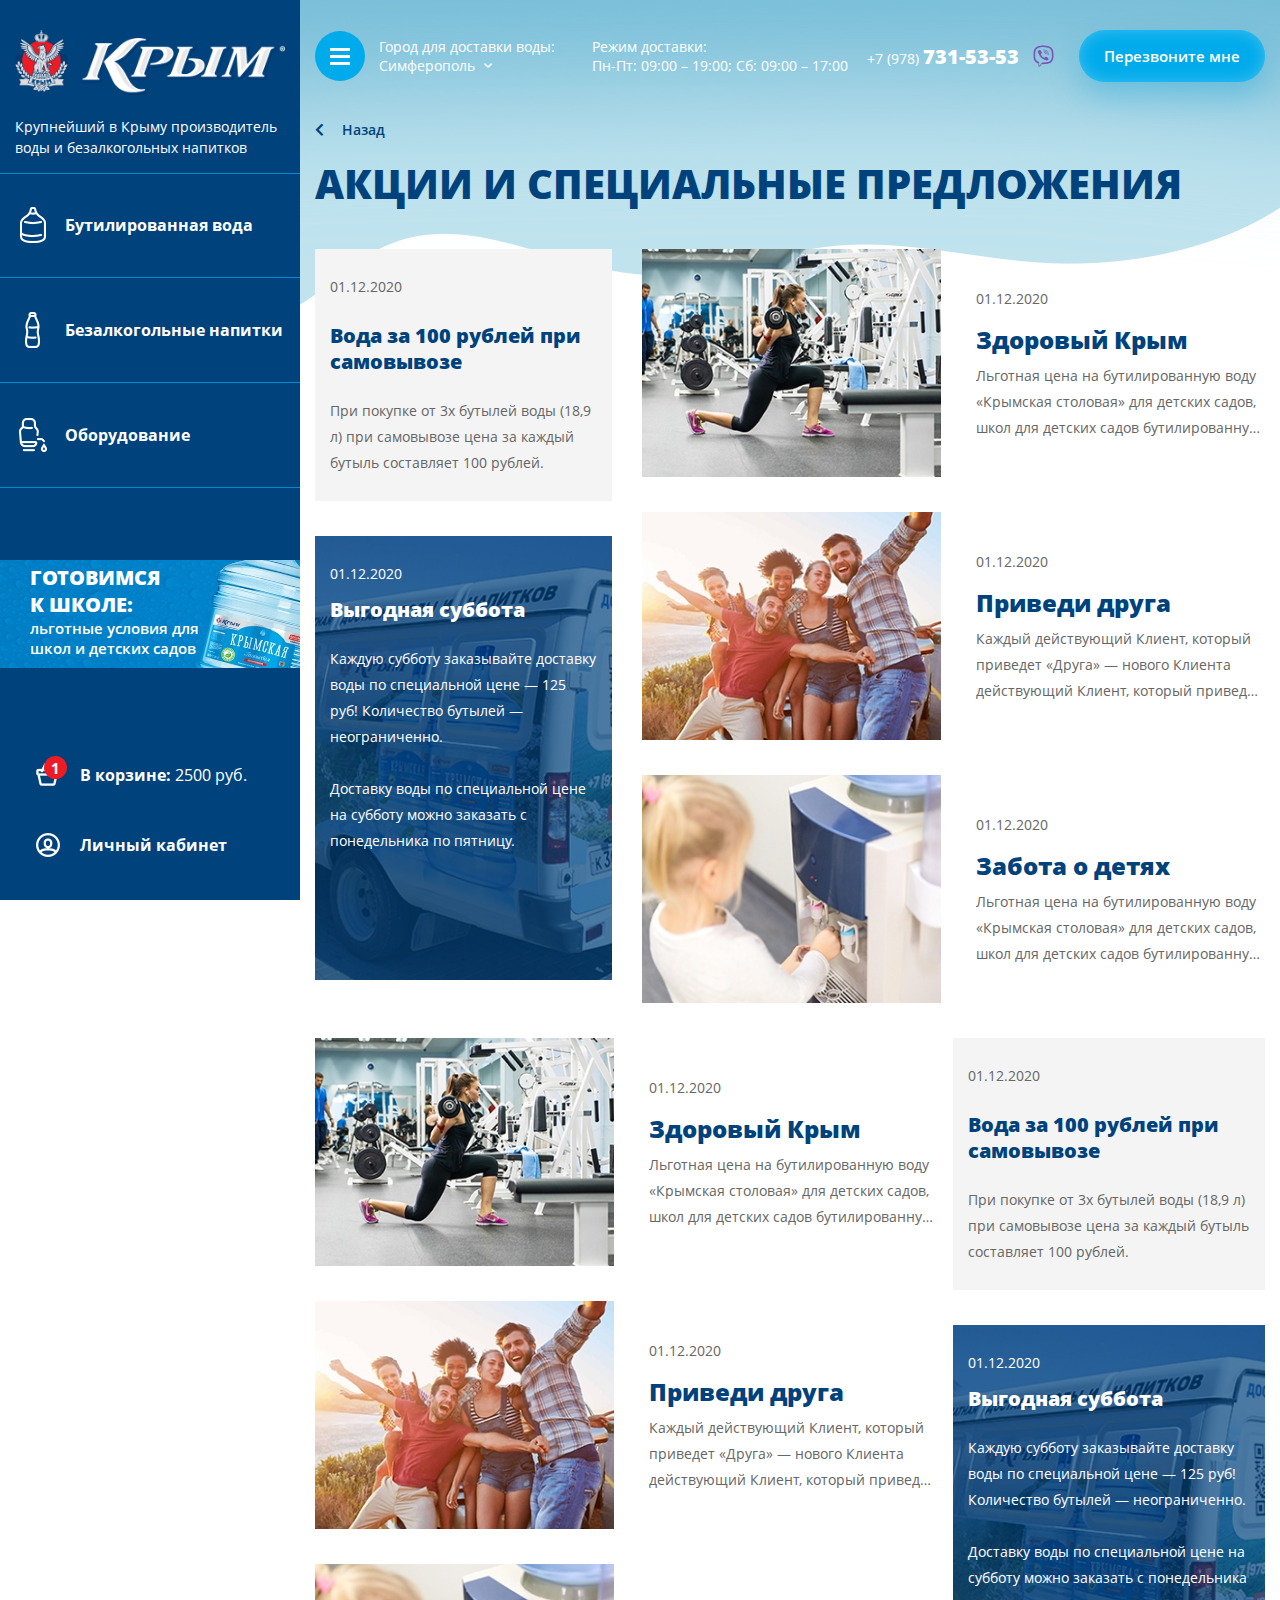
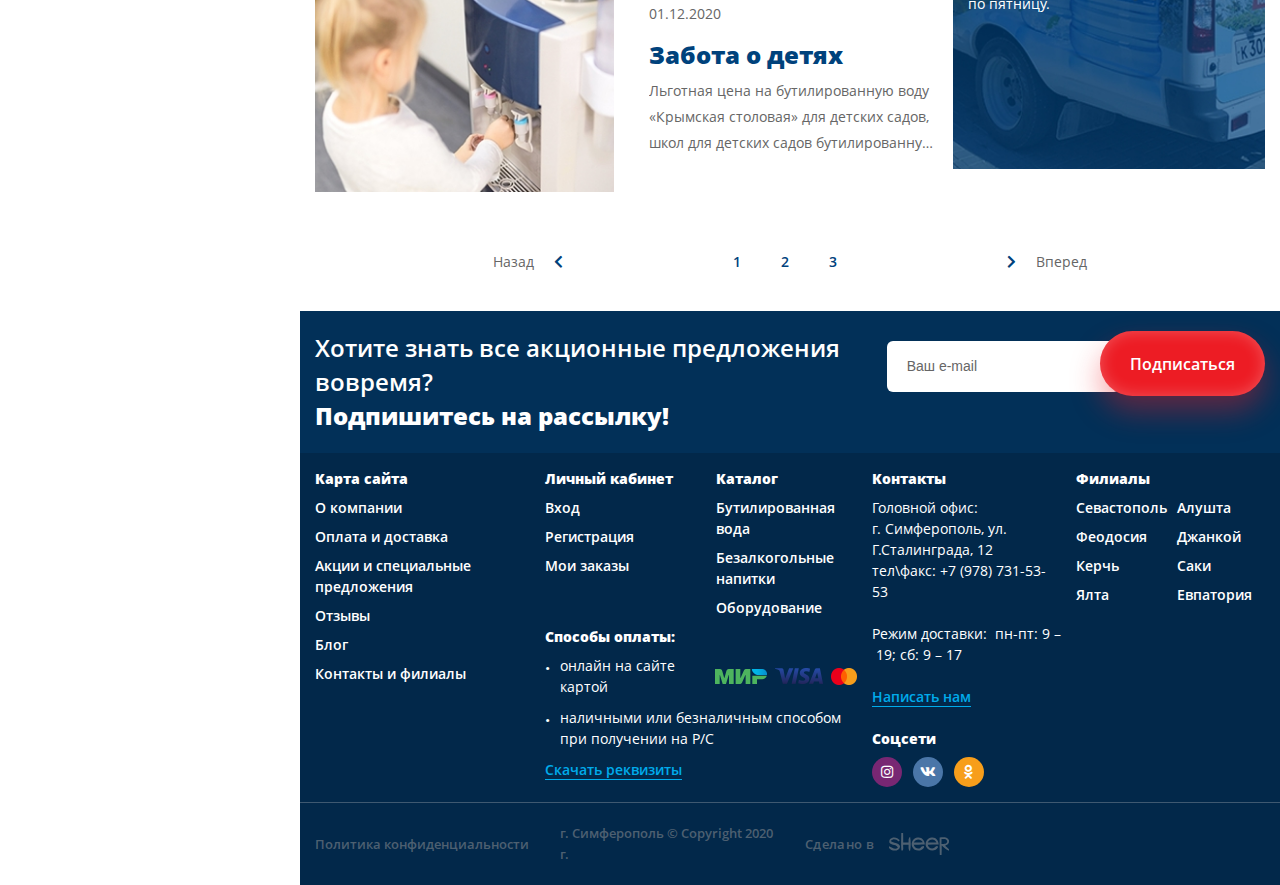
==== catalog-actions.html @ 19be2356 "Add files via upload" ====
<!DOCTYPE html>
<!--[if lt IE 7]><html lang="ru" class="lt-ie9 lt-ie8 lt-ie7"><![endif]-->
<!--[if IE 7]><html lang="ru" class="lt-ie9 lt-ie8"><![endif]-->
<!--[if IE 8]><html lang="ru" class="lt-ie9"><![endif]-->
<!--[if gt IE 8]><!-->
<html lang="ru">
<!--<![endif]-->
<head>
	<meta charset="utf-8" />
	<title>Заголовок</title>
	<meta name="description" content="" />
	<meta http-equiv="X-UA-Compatible" content="IE=edge" />
	<meta name="viewport" content="width=device-width, initial-scale=1.0" />
	<link rel="shortcut icon" href="favicon.png" />
	<link rel="stylesheet" href="libs/bootstrap/bootstrap-grid.css" />
	<link rel="stylesheet" href="libs/fontawesome-free-5.12.0-web/css/all.min.css" />
	<link rel="stylesheet" href="libs/fancybox/jquery.fancybox.css" />
	<link rel="stylesheet" href="libs/fullPage.js-master/jquery.fullPage.css" />
	<link rel="stylesheet" href="libs/swiper/swiper.css" />
	<link rel="stylesheet" href="libs/responsive-flip-countdown/style.css" />
	<link rel="stylesheet" href="libs/slick-1.5.9/slick/slick.css" />
	<link rel="stylesheet" href="libs/slick-1.5.9/slick/slick-theme.css" />
	<link rel="stylesheet" href="css/fonts.css" />
	<link rel="stylesheet" href="css/main.css?ver=1.13" />
	<link rel="stylesheet" href="css/media.css?ver=1.13" />
</head>
<body>

	<div class="wrapper">

		<div class="sidebar-fixed">
			<div class="sidebar-fixed__top">
				<a href="#" class="logo">
					<img src="img/logo2.png" alt="alt">
				</a>
				<div class="descr-logo">Крупнейший в Крыму производитель воды и безалкогольных напитков</div>
			</div>
			<ul class="sidebar-list">
				<li>
					<a href="index.html#sect-order">
						<span class="sidebar-list__icon"><img src="img/ic_menu1.png" alt="alt"></span>
						<span>Бутилированная вода</span>
					</a>
				</li>
				<li>
					<a href="index.html#sect-advantages">
						<span class="sidebar-list__icon"><img src="img/ic_menu2.png" alt="alt"></span>
						<span>Безалкогольные напитки</span>
					</a>
				</li>
				<li>
					<a href="index.html#sect-products">
						<span class="sidebar-list__icon"><img src="img/ic_menu3.png" alt="alt"></span>
						<span>Оборудование</span>
					</a>
				</li>
			</ul>
			<div class="banner">
				<div class="banner__title">Готовимся <br>к школе: </div>
				<div class="banner__descr">льготные условия для школ и детских садов</div>
			</div>
			<ul class="sidebar-list sidebar-list_bottom">
				<li>
					<a href="#">
						<span class="sidebar-list__icon"><img src="img/ic_bask.png" alt="alt"><span class="sidebar-list__value">1</span></span>
						<span>В корзине: <b>2500 руб.</b></span>
					</a>
				</li>
				<li>
					<a href="#">
						<span class="sidebar-list__icon"><img src="img/ic_user.png" alt="alt"></span>
						<span>Личный кабинет</span>
					</a>
				</li>
			</ul>
		</div>

		<div class="menu-bottom">
			<div class="container">
				<div class="menu-bottom__wrap">
					<a href="#" class="btn-menu-bottom"><i class="fas fa-home"></i></a>
					<a href="#" class="btn-menu-bottom"><i class="fas fa-shopping-basket"></i><span class="btn-menu-bottom__value">1</span></a>
					<a href="#" class="btn-menu-bottom"><i class="fas fa-user"></i></a>
				</div>
			</div>
		</div>

		<div class="content content_inner">

			<header class="header">
				<div class="menu">
					<div class="container">
						<span class="btn-nav">
							<span class='sandwich'>
								<span class='sw-topper'></span>
								<span class='sw-bottom'></span>
								<span class='sw-footer'></span>
							</span>
						</span>
						<div class="row">
							<div class="col-lg-7">
								<ul class="menu-list">
									<li><a href="#">О компании</a></li>
									<li><a href="#">Оплата и доставка</a></li>
									<li><a href="#">Акции и специальные предложения</a></li>
									<li><a href="#">Отзывы</a></li>
									<li><a href="#">Блог</a></li>
									<li><a href="#">Контакты и филиалы</a></li>
								</ul>
							</div>
							<div class="col-lg-5">
								<div class="menu__title">Каталог</div>
								<ul class="submenu-list">
									<li><a href="#">Бутилированная вода</a></li>
									<li><a href="#">Безалкогольные напитки</a></li>
									<li><a href="#">Оборудование</a></li>
								</ul>
								<div class="menu__title">Оборудование</div>
								<ul class="submenu-list">
									<li><a href="#">Кулеры</a></li>
									<li><a href="#">Помпы</a></li>
									<li><a href="#">Стаканы и стаканодержатели</a></li>
								</ul>
								<ul class="social-list">
									<li><a href="#"><i class="fab fa-instagram"></i></a></li>
									<li class="list-social_vk"><a href="#"><i class="fab fa-vk"></i></a></li>
									<li class="list-social_ok"><a href="#"><i class="fab fa-odnoklassniki"></i></a></li>
								</ul>
							</div>
						</div>
					</div>
				</div>
				<div class="container">
					<div class="header__top">
						<span class="btn-nav">
							<span class='sandwich'>
								<span class='sw-topper'></span>
								<span class='sw-bottom'></span>
								<span class='sw-footer'></span>
							</span>
						</span>
						<div class="btn-nav_fake"></div>
						<div class="location-wrap">
							<p>Город для доставки воды:</p>
							<div class="location-block">
								<div class="location-block__value">Симферополь <i class="fas fa-chevron-down"></i></div>
								<ul class="location-list">
									<li><a href="#">Москва</a></li>
									<li><a href="#">Казань</a></li>
									<li><a href="#">Ростов</a></li>
								</ul>
							</div>
						</div>
						<a href="#" class="logo-header">
							<img src="img/logo.png" alt="alt">
							<span>Крупнейший в Крыму производитель воды и безалкогольных напитков</span>
						</a>
						<div class="item-header">
							<p>Режим доставки:</p>
							<p>Пн-Пт: 09:00 – 19:00; Сб: 09:00 – 17:00</p>
						</div>
						<div class="right-header">
							<div class="contacts-header">
								<a href="tel:+79787315353" class="phone-main"><i class="fas fa-phone-alt"></i>+7 (978) <strong>731-53-53</strong></a>
								<a href="#" class="btn-viber"><i class="fab fa-viber"></i></a>
							</div>
							<a href="#callback" class="btn-page fancybox">Перезвоните мне</a>
						</div>
					</div>
				</div>
			</header>

			<div class="news">
				<div class="container">
					<a href="#" class="link-back"><i class="fas fa-chevron-left"></i> <span>Назад</span></a>
					<h1 class="title-page title-page_main">Акции и специальные предложения</h1>
					<div class="row row_news">
						<div class="col-md-4">
							<a href="#" class="item-offer">
								<span class="item-offer__date">01.12.2020</span>
								<span class="item-offer__name">Вода за 100 рублей при самовывозе</span>
								<span class="item-offer__text">При покупке от 3х бутылей воды (18,9 л) при самовывозе цена за каждый бутыль составляет 100 рублей.</span>
							</a>
							<a href="#" class="item-offer item-offer_image">
								<span class="item-offer__date">01.12.2020</span>
								<span class="item-offer__name">Выгодная суббота</span>
								<span class="item-offer__text">Каждую субботу заказывайте доставку воды по специальной цене — 125 руб! Количество бутылей — неограниченно. <br><br>Доставку воды по специальной цене на субботу можно заказать с понедельника по пятницу.</span>
							</a>
						</div>
						<div class="col-md-8">
							<a href="#" class="item-article">
								<span class="item-article__image">
									<img src="img/article1.jpg" alt="alt">
								</span>
								<span class="item-article__content">
									<span class="item-article__date">01.12.2020</span>
									<span class="item-article__name">Здоровый Крым</span>
									<span class="item-article__text">Льготная цена на бутилированную воду «Крымская столовая» для детских садов, школ  для детских садов бутилированную бутилированную</span>
								</span>
							</a>
							<a href="#" class="item-article">
								<span class="item-article__image">
									<img src="img/article2.jpg" alt="alt">
								</span>
								<span class="item-article__content">
									<span class="item-article__date">01.12.2020</span>
									<span class="item-article__name">Приведи друга</span>
									<span class="item-article__text">Каждый действующий Клиент, который приведет «Друга» — нового Клиента действующий Клиент, который приведет «Друга» — нового Клиента</span>
								</span>
							</a>
							<a href="#" class="item-article">
								<span class="item-article__image">
									<img src="img/article3.jpg" alt="alt">
								</span>
								<span class="item-article__content">
									<span class="item-article__date">01.12.2020</span>
									<span class="item-article__name">Забота о детях</span>
									<span class="item-article__text">Льготная цена на бутилированную воду «Крымская столовая» для детских садов, школ  для детских садов бутилированную бутилированную</span>
								</span>
							</a>
						</div>
						<div class="col-md-8">
							<a href="#" class="item-article">
								<span class="item-article__image">
									<img src="img/article1.jpg" alt="alt">
								</span>
								<span class="item-article__content">
									<span class="item-article__date">01.12.2020</span>
									<span class="item-article__name">Здоровый Крым</span>
									<span class="item-article__text">Льготная цена на бутилированную воду «Крымская столовая» для детских садов, школ  для детских садов бутилированную бутилированную</span>
								</span>
							</a>
							<a href="#" class="item-article">
								<span class="item-article__image">
									<img src="img/article2.jpg" alt="alt">
								</span>
								<span class="item-article__content">
									<span class="item-article__date">01.12.2020</span>
									<span class="item-article__name">Приведи друга</span>
									<span class="item-article__text">Каждый действующий Клиент, который приведет «Друга» — нового Клиента действующий Клиент, который приведет «Друга» — нового Клиента</span>
								</span>
							</a>
							<a href="#" class="item-article">
								<span class="item-article__image">
									<img src="img/article3.jpg" alt="alt">
								</span>
								<span class="item-article__content">
									<span class="item-article__date">01.12.2020</span>
									<span class="item-article__name">Забота о детях</span>
									<span class="item-article__text">Льготная цена на бутилированную воду «Крымская столовая» для детских садов, школ  для детских садов бутилированную бутилированную</span>
								</span>
							</a>
						</div>
						<div class="col-md-4">
							<a href="#" class="item-offer">
								<span class="item-offer__date">01.12.2020</span>
								<span class="item-offer__name">Вода за 100 рублей при самовывозе</span>
								<span class="item-offer__text">При покупке от 3х бутылей воды (18,9 л) при самовывозе цена за каждый бутыль составляет 100 рублей.</span>
							</a>
							<a href="#" class="item-offer item-offer_image">
								<span class="item-offer__date">01.12.2020</span>
								<span class="item-offer__name">Выгодная суббота</span>
								<span class="item-offer__text">Каждую субботу заказывайте доставку воды по специальной цене — 125 руб! Количество бутылей — неограниченно. <br><br>Доставку воды по специальной цене на субботу можно заказать с понедельника по пятницу.</span>
							</a>
						</div>
					</div>
					<div class="pagination">
						<ul>
							<li class="pagination__arrow"><a href="#"><span>Назад</span><i class="fas fa-chevron-left"></i></a></li>
							<li class="active"><a href="#">1</a></li>
							<li><a href="#">2</a></li>
							<li><a href="#">3</a></li>
							<li class="pagination__arrow"><a href="#"><i class="fas fa-chevron-right"></i><span>Вперед</span></a></li>
						</ul>
					</div>
				</div>
			</div>

			<div class="subscribe">
				<div class="container">
					<div class="row">
						<div class="col-lg-7">
							<div class="subscribe__title">Хотите знать все акционные предложения вовремя? <strong>Подпишитесь на  рассылку!</strong></div>
						</div>
						<div class="col-lg-5">
							<form>
								<div class="line-subscribe">
									<div class="item-form">
										<input type="email" placeholder="Ваш е-mail" required="required">
									</div>
									<button class="btn-main" type="submit">Подписаться</button>
								</div>
							</form>
						</div>
					</div>
				</div>
			</div>

			<footer class="footer">
				<div class="container">
					<div class="row">
						<div class="col-lg-3 col-md-6">
							<div class="footer__title">Карта сайта <i class="fas fa-plus"></i></div>
							<ul class="nav-footer">
								<li><a href="#">О компании</a></li>
								<li><a href="#">Оплата и доставка </a></li>
								<li><a href="#">Акции и специальные предложения</a></li>
								<li><a href="#">Отзывы</a></li>
								<li><a href="#">Блог</a></li>
								<li><a href="#">Контакты и филиалы</a></li>
							</ul>
						</div>
						<div class="col-lg-4 col-md-6 col_pl">
							<div class="row">
								<div class="col-md-6">
									<div class="footer__title">Личный кабинет <i class="fas fa-plus"></i></div>
									<ul class="nav-footer">
										<li><a href="#">Вход</a></li>
										<li><a href="#">Регистрация</a></li>
										<li><a href="#">Мои заказы</a></li>
									</ul>
								</div>
								<div class="col-md-6">
									<div class="footer__title">Каталог <i class="fas fa-plus"></i></div>
									<ul class="nav-footer">
										<li><a href="#">Бутилированная вода</a></li>
										<li><a href="#">Безалкогольные напитки</a></li>
										<li><a href="#">Оборудование</a></li>
									</ul>
								</div>
							</div>
							<div class="footer__title">Способы оплаты: <i class="fas fa-plus"></i></div>
							<div class="dropdown-footer">
								<ul class="list-footer">
									<li>онлайн на сайте картой <img src="img/ic_pay1.png" alt="alt"> <img src="img/ic_pay2.png" alt="alt"> <img src="img/ic_pay3.png" alt="alt"></li>
									<li>наличными или безналичным способом при получении на Р/С</li>
								</ul>
								<a href="#" class="link-simple">Скачать реквизиты</a>
							</div>
						</div>
						<div class="col-lg-5">
							<div class="row">
								<div class="col-md-6 mobile_hidden col_pl">
									<div class="footer__title">Контакты</div>
									<p>Головной офис:</p>
									<p>г. Симферополь, ул. Г.Сталинграда, 12</p>
									<p>тел\факс: +7 (978) 731-53-53</p>
									<br>
									<p>Режим доставки: &nbsp;пн-пт:&nbsp;9&nbsp;–&nbsp;19; сб:&nbsp;9&nbsp;–&nbsp;17</p>
									<br>
									<a href="#" class="link-simple">Написать нам</a>
									<br>
									<br>
									<div class="footer__title">Соцсети</div>
									<ul class="list-social">
										<li><a href="#"><i class="fab fa-instagram"></i></a></li>
										<li class="list-social_vk"><a href="#"><i class="fab fa-vk"></i></a></li>
										<li class="list-social_ok"><a href="#"><i class="fab fa-odnoklassniki"></i></a></li>
									</ul>
								</div>
								<div class="col-md-6 col_pl footer__right">
									<div class="footer__title">Филиалы <i class="fas fa-plus"></i></div>
									<ul class="nav-footer">
										<li><a href="#">Севастополь</a></li>
										<li><a href="#">Феодосия</a></li>
										<li><a href="#">Керчь</a></li>
										<li><a href="#">Ялта</a></li>
										<li><a href="#">Алушта</a></li>
										<li><a href="#">Джанкой</a></li>
										<li><a href="#">Саки</a></li>
										<li><a href="#">Евпатория</a></li>
									</ul>
								</div>
							</div>
						</div>
					</div>
					<div class="mobile_show">
						<p>Головной офис:</p>
						<p>г. Симферополь, ул. Г.Сталинграда, 12</p>
						<p>тел\факс: +7 (978) 731-53-53</p>
						<br>
						<p>Режим доставки: &nbsp;пн-пт:&nbsp;9&nbsp;–&nbsp;19; сб:&nbsp;9&nbsp;–&nbsp;17</p>
						<br>
						<a href="#" class="link-simple">Написать нам</a>
						<br>
						<br>
						<ul class="list-social">
							<li><a href="#"><i class="fab fa-instagram"></i></a></li>
							<li class="list-social_vk"><a href="#"><i class="fab fa-vk"></i></a></li>
							<li class="list-social_ok"><a href="#"><i class="fab fa-odnoklassniki"></i></a></li>
						</ul>
					</div>
				</div>
				<div class="footer__bottom">
					<div class="container">
						<div class="row align-items-center">
							<div class="col-lg-3 col-sm-6">
								<a href="#" class="footer__link">Политика конфиденциальности</a>
							</div>
							<div class="col-lg-3 col-sm-6 col_copyright">
								<p>г. Симферополь © Copyright  2020 г.</p>
							</div>
							<div class="col-lg-3 col-sm-6">
								<div class="create">Сделано в <img src="img/copy.svg" alt="alt"></div>
							</div>
							<div class="col-lg-3 col-sm-6 align_right">
								<a href="#" class="btn_top default"><i class="fa fa-arrow-up"></i></a>
							</div>
						</div>
					</div>
				</div>
			</footer>

		</div>

	</div>

	<div id="callback" class="modal-block">
		<div class="modal-wrap">
			<div class="title-modal">обратный звонок</div>
			<form>
				<div class="item-form">
					<input type="text" placeholder="Имя" required="required">
				</div>
				<div class="item-form">
					<input type="text" class="input-phone" placeholder="+7 (___) ___-__-__" required="required">
				</div>
				<button class="btn-main" type="submit">Заказать звонок</button>
				<div class="checkbox">
					<label>
						<input type="checkbox" required="required" checked="checked" />
						<span>Согласие на обработку персональных данных</span>
					</label>
				</div>
			</form>
		</div>
	</div>

	<!--[if lt IE 9]>
	<script src="libs/html5shiv/es5-shim.min.js"></script>
	<script src="libs/html5shiv/html5shiv.min.js"></script>
	<script src="libs/html5shiv/html5shiv-printshiv.min.js"></script>
	<script src="libs/respond/respond.min.js"></script>
<![endif]-->
<script src="libs/jquery/jquery-1.11.1.min.js"></script>
<script src="libs/jquery-mousewheel/jquery.mousewheel.min.js"></script>
<script src="libs/fancybox/jquery.fancybox.pack.js"></script>
<script src="libs/slick-1.5.9/slick/slick.min.js"></script>
<script src="libs/mask/jquery.maskedinput.js"></script>
<script src="libs/scroll2id/PageScroll2id.min.js"></script>
<script src="libs/parallax/parallax.min.js"></script>
<script src="libs/fullPage.js-master/vendors/jquery.easings.min.js"></script>
<script src="libs/fullPage.js-master/vendors/scrolloverflow.min.js"></script>
<script src="libs/fullPage.js-master/jquery.fullPage.js"></script>
<script src="libs/parallax/jquery.easing.1.3.js"></script>
<script src="libs/responsive-flip-countdown/jquery.flipper-responsive.js"></script>
<script src="libs/parallax/jquery.parallax-scroll.js"></script>
<script src="libs/jQueryFormStyler-master/jquery.formstyler.min.js"></script>
<script src="libs/swiper/swiper.min.js"></script>
<script src="js/common.js?ver=1.13"></script>
<!-- Yandex.Metrika counter --><!-- /Yandex.Metrika counter -->
<!-- Google Analytics counter --><!-- /Google Analytics counter -->
</body>
</html>
---- libs/responsive-flip-countdown/style.css ----
body {
  background: #333;
  font-family: sans-serif;
}

.flipper {
  color: #333;
  display: block;
  font-size: 50px;
  line-height: 100%;
  padding: 0;
  margin: 0;
  height: 1.7em;
}
.flipper.flipper-invisible {
  font-size: 0px !important;
}

.flipper-group {
  position: relative;
  white-space: nowrap;
  display: block;
  float: left;
  padding: 0;
  margin: 0;
}
.flipper-group label {
  position: absolute;
  color: #fff;
  font-size: 20%;
  top: 100%;
  line-height: 1em;
  left: 50%;
  -webkit-transform: translate(-50%, 0);
          transform: translate(-50%, 0);
  text-align: center;
  padding-top: .5em;
}

.flipper-digit {
  white-space: nowrap;
  position: relative;
  padding: 0;
  margin: 0;
  display: inline-block;
  float: left;
  height: 1.2em;
  overflow-y: hidden;
}
.flipper-digit span {
  font-size: 25%;
}

.flipper-delimiter {
  white-space: nowrap;
  display: block;
  float: left;
  padding: 0;
  margin: 0;
  color: #fff;
  min-width: .1em;
  white-space: nowrap;
  display: block;
  padding-top: 0.1em;
  padding-bottom: 0.1em;
  line-height: 1em;
}

.digit-face {
  display: block;
  visibility: hidden;
  position: relative;
  border-radius: 0.1em;
  top: 0;
  left: 0;
  right: 0;
  bottom: 0;
  z-index: 8;
  padding-top: 0.1em;
  padding-bottom: 0.1em;
  padding-left: 0.1em;
  padding-right: 0.1em;
  box-sizing: border-box;
  text-align: center;
}

.digit-next {
  display: block;
  position: relative;
  border-radius: 0.1em;
  top: 0;
  left: 0;
  right: 0;
  bottom: 0;
  z-index: 8;
  height: 1.2em;
  background: #fff;
  padding-top: 0.1em;
  padding-bottom: 0.1em;
  padding-left: 0.1em;
  padding-right: 0.1em;
  box-sizing: border-box;
  text-align: center;
  -webkit-user-select: none;
     -moz-user-select: none;
      -ms-user-select: none;
          user-select: none;
}

.digit-top {
  z-index: 10;
  top: 0;
  left: 0;
  right: 0;
  height: 50%;
  -webkit-backface-visibility: hidden;
          backface-visibility: hidden;
  pointer-events: none;
  overflow: hidden;
  position: absolute;
  background: #fff;
  padding-top: 0.1em;
  padding-bottom: 0;
  padding-left: 0.1em;
  padding-right: 0.1em;
  border-top-left-radius: 0.1em;
  border-top-right-radius: 0.1em;
  box-sizing: border-box;
  text-align: center;
  -webkit-user-select: none;
     -moz-user-select: none;
      -ms-user-select: none;
          user-select: none;
  transition: background 0s linear, -webkit-transform 0s linear;
  transition: transform 0s linear, background 0s linear;
  transition: transform 0s linear, background 0s linear, -webkit-transform 0s linear;
  -webkit-transform-origin: 0 0.6em 0 !important;
          transform-origin: 0 0.6em 0 !important;
  -webkit-transform-style: preserve-3d !important;
          transform-style: preserve-3d !important;
  z-index: 20;
}
.digit-top.r {
  transition: background 0.2s linear, -webkit-transform 0.2s linear;
  transition: transform 0.2s linear, background 0.2s linear;
  transition: transform 0.2s linear, background 0.2s linear, -webkit-transform 0.2s linear;
  -webkit-transform: rotateX(90deg);
          transform: rotateX(90deg);
  background: #cccccc;
}

.digit-top2 {
  visibility: hidden;
  position: absolute;
  height: 50%;
  left: 0;
  right: 0;
  background: #cccccc;
  transition: -webkit-transform 0.2s linear;
  transition: transform 0.2s linear;
  transition: transform 0.2s linear, -webkit-transform 0.2s linear;
  line-height: 0em !important;
  top: 50% !important;
  bottom: auto !important;
  padding-top: 0;
  padding-bottom: 0.1em;
  padding-left: 0.1em;
  padding-right: 0.1em;
  border-bottom-left-radius: 0.1em;
  border-bottom-right-radius: 0.1em;
  overflow: hidden;
  text-align: center;
  -webkit-user-select: none;
     -moz-user-select: none;
      -ms-user-select: none;
          user-select: none;
  transition: background 0s linear, -webkit-transform 0s linear;
  transition: transform 0s linear, background 0s linear;
  transition: transform 0s linear, background 0s linear, -webkit-transform 0s linear;
  -webkit-transform: rotateX(-90deg);
          transform: rotateX(-90deg);
  -webkit-transform-style: preserve-3d !important;
          transform-style: preserve-3d !important;
  -webkit-transform-origin: 0 0 0 !important;
          transform-origin: 0 0 0 !important;
  z-index: 20;
}
.digit-top2.r {
  visibility: visible;
  transition: background 0.2s linear 0.2s, -webkit-transform 0.2s linear 0.2s;
  transition: transform 0.2s linear 0.2s, background 0.2s linear 0.2s;
  transition: transform 0.2s linear 0.2s, background 0.2s linear 0.2s, -webkit-transform 0.2s linear 0.2s;
  -webkit-transform: rotateX(0deg);
          transform: rotateX(0deg);
  background: #fff;
}

.digit-bottom {
  -webkit-backface-visibility: hidden;
          backface-visibility: hidden;
  pointer-events: none;
  position: absolute;
  overflow: hidden;
  background: #fff;
  height: 50%;
  left: 0;
  right: 0;
  bottom: 0;
  z-index: 9;
  line-height: 0em;
  padding-top: 0;
  padding-bottom: 0.1em;
  padding-left: 0.1em;
  padding-right: 0.1em;
  border-bottom-left-radius: 0.1em;
  border-bottom-right-radius: 0.1em;
  box-sizing: border-box;
  text-align: center;
  transition: none;
}
.digit-bottom.r {
  transition: background 0.2s linear;
  background: #cccccc;
}

.flipper-digit:after {
  content: "";
  position: absolute;
  height: 2px;
  background: rgba(0, 0, 0, 0.5);
  top: 50%;
  display: block;
  z-index: 30;
  left: 0;
  right: 0;
}

.flipper-dark {
  color: #fff;
}
.flipper-dark .flipper-delimiter {
  color: #333;
}
.flipper-dark .digit-next {
  background: #333;
}
.flipper-dark .digit-top {
  background: #333;
}
.flipper-dark .digit-top.r {
  background: black;
}
.flipper-dark .digit-top2 {
  background: black;
}
.flipper-dark .digit-top2.r {
  background: #333;
}
.flipper-dark .digit-bottom {
  background: #333;
}

.flipper-dark-labels .flipper-group label {
  color: #333;
}
---- css/fonts.css ----
@font-face {
font-family: 'Open Sans';
src: url('../fonts/OpenSans-Light.eot');
src: url('../fonts/OpenSans-Light.eot?#iefix') format('embedded-opentype'),
url('../fonts/OpenSans-Light.woff') format('woff'),
url('../fonts/OpenSans-Light.ttf') format('truetype');
font-weight: 300;
font-style: normal;
}
@font-face {
font-family: 'Open Sans';
src: url('../fonts/OpenSans-Regular.eot');
src: url('../fonts/OpenSans-Regular.eot?#iefix') format('embedded-opentype'),
url('../fonts/OpenSans-Regular.woff') format('woff'),
url('../fonts/OpenSans-Regular.ttf') format('truetype');
font-weight: normal;
font-style: normal;
}
@font-face {
font-family: 'Open Sans';
src: url('../fonts/OpenSans-SemiBold.eot');
src: url('../fonts/OpenSans-SemiBold.eot?#iefix') format('embedded-opentype'),
url('../fonts/OpenSans-SemiBold.woff') format('woff'),
url('../fonts/OpenSans-SemiBold.ttf') format('truetype');
font-weight: 600;
font-style: normal;
}
@font-face {
font-family: 'Open Sans';
src: url('../fonts/OpenSans-Bold.eot');
src: url('../fonts/OpenSans-Bold.eot?#iefix') format('embedded-opentype'),
url('../fonts/OpenSans-Bold.woff') format('woff'),
url('../fonts/OpenSans-Bold.ttf') format('truetype');
font-weight: 700;
font-style: normal;
}
@font-face {
font-family: 'Open Sans';
src: url('../fonts/OpenSans-ExtraBold.eot');
src: url('../fonts/OpenSans-ExtraBold.eot?#iefix') format('embedded-opentype'),
url('../fonts/OpenSans-ExtraBold.woff') format('woff'),
url('../fonts/OpenSans-ExtraBold.ttf') format('truetype');
font-weight: 800;
font-style: normal;
}
@font-face {
font-family: 'Open Sans';
src: url('../fonts/OpenSans-ExtraBoldItalic.eot');
src: url('../fonts/OpenSans-ExtraBoldItalic.eot?#iefix') format('embedded-opentype'),
url('../fonts/OpenSans-ExtraBoldItalic.woff') format('woff'),
url('../fonts/OpenSans-ExtraBoldItalic.ttf') format('truetype');
font-weight: 800;
font-style: italic;
}
---- css/main.css ----
*::-webkit-input-placeholder {
	color: #666666;
	opacity: 1;
}
*:-moz-placeholder {
	color: #666666;
	opacity: 1;
}
*::-moz-placeholder {
	color: #666666;
	opacity: 1;
}
*:-ms-input-placeholder {
	color: #666666;
	opacity: 1;
}

body input:focus:required:invalid,
body textarea:focus:required:invalid {
	
}
body input:required:valid,
body textarea:required:valid {
	
}
body {
	font-family: 'Open Sans';
	font-size: 16px;
	overflow-x: hidden;
	background-color: #fff;
	color: #000;
	margin: 0;
}
button {
	cursor: pointer;
}
h1,h2,h3,h4,h5,h6 {
	padding: 0;
	margin: 0;
	font-weight: normal;
}
.wrapper {
	overflow: hidden;
}
a {
	text-decoration: none;
	outline: none;
}
* {
	outline: none !important;
}
ul {
	padding: 0;
	margin: 0;
}
ul li {
	list-style-type: none;
	outline: none;
}
img {
	outline: none;
	display: block;
}
p {
	padding: 0;
	margin: 0;
}
.billbord {
	padding-top: 130px;
	padding-bottom: 60px;
	background-image: url(../img/billbord2.jpg);
	min-height: 100vh;
	background-repeat: no-repeat;
	background-position: center;
	background-size: cover;
	position: relative;
	background-attachment: fixed;
	z-index: 2;
}
.billbord::after {
	content: ' ';
	position: absolute;
	bottom: 0;
	left: 0;
	width: 100%;
	background: -webkit-gradient(linear, left top, left bottom, from(rgba(255, 255, 255, 0)), to(rgba(255, 255, 255, 1)));
	background: linear-gradient(to bottom, rgba(255, 255, 255, 0) 0%, #00abeb 100%);
	height: 352px;
	pointer-events: none;
	-webkit-transition: opacity 600ms, -webkit-transform 600ms;
	transition: opacity 600ms, -webkit-transform 600ms;
	transition: opacity 600ms, transform 600ms;
	transition: opacity 600ms, transform 600ms, -webkit-transform 600ms;
	z-index: -1;
}
.billbord .title-page {
	padding-top: 80px;
	padding-bottom: 50px;
	font-size: 48px;
	line-height: 68px;
}
.billbord__image {
	margin-left: -380px;
	margin-bottom: -190px;
}
.content {
	padding-left: 350px;
}
.sidebar-fixed {
	padding-top: 30px;
	padding-bottom: 20px;
	width: 350px;
	left: 0;
	top: 0;
	height: 100%;
	min-height: 100vh;
	background-color: #00427c;
	position: fixed;
	display: flex;
	flex-direction: column;
	z-index: 2;
	color: #fff;
}
.logo {
	display: inline-block;
}
.logo img {
	width: 212px;
	max-width: 100%;
}
.descr-logo {
	font-size: 14px;
	text-align: center;
	line-height: 21px;
	max-width: 208px;
	margin: 0 auto;
	margin-top: 17px;
	margin-bottom: 15px;
}
.sidebar-fixed__top {
	text-align: center;
}
.sidebar-list li a {
	font-size: 18px;
	height: 105px;
	color: #fff;
	font-weight: 700;
	display: flex;
	align-items: center;
	transition: all 0.3s;
	border-bottom: 1px #008ad1 solid;
}
.sidebar-list li:first-child a {
	border-top: 1px #008ad1 solid;
}
.sidebar-list li a:hover {
	background-color: #008ad1;
}
.sidebar-list__icon {
	width: 80px;
	align-items: center;
	justify-content: center;
	display: flex;
	flex: none;
	position: relative;
}
.banner {
	min-height: 108px;
	color: #fff;
	margin-top: auto;
	display: block;
	font-weight: 600;
	font-size: 15px;
	padding-left: 30px;
	padding-top: 4px;
	background-image: url(../img/banner.jpg);
	background-repeat: no-repeat;
	background-position: center;
	background-size: cover;
}
.banner__title {
	font-size: 20px;
	font-weight: 800;
	max-width: 170px;
	text-transform: uppercase;
}
.banner__descr {
	max-width: 170px;
}
.sidebar-list_bottom {
	margin-top: auto;
}
.sidebar-list_bottom li a {
	font-size: 16px;
	height: 70px;
	border: none !important;
}
.sidebar-list_bottom li a b {
	font-weight: 400;
}
.sidebar-list__value {
	width: 23px;
	height: 23px;
	background-color: #ed1c24;
	display: flex;
	align-items: center;
	justify-content: center;
	border-radius: 50%;
	text-align: center;
	font-size: 15px;
	color: #fff;
	position: absolute;
	top: -7px;
	right: 13px;
}
.sidebar-list_bottom  .sidebar-list__icon {
	margin-left: 15px;
}

.title-page {
	font-size: 40px;
	line-height: 60px;
	font-weight: 800;
	color: #fff;
	text-transform: uppercase;
}
.btn-main {
	padding: 0 35px;
	display: inline-flex;
	align-items: center;
	justify-content: center;
	text-align: center;
	font-family: 'Open Sans';
	font-size: 16px;
	font-weight: 600;
	color: #fff;
	z-index: 1;
	position: relative;
	height: 76px;
	background-color: transparent;
	border: none;
	top: 0;
	transition: all 0.3s;
	box-shadow: 0 15px 30px rgba(237, 28, 36, 0.4), inset 0 0 16px rgba(255, 255, 255, 0.26);
	border-radius: 38px;
	background-color: #ed1c24;
}

.btn-main:hover {
	background-color: #c40008;
}

.btn-video {
	color: #fff;
	display: inline-flex;
	align-items: center;
	text-align: left;
}
.icon-video {
	width: 74px;
	height: 74px;
	margin-right: 45px;
	background-color: #ffffff;
	border-radius: 50%;
	align-items: center;
	justify-content: center;
	text-align: center;
	display: flex;
	font-size: 17px;
	position: relative;
	z-index: 1;
	color: #00abeb;
}
.icon-video::before {
	position: absolute;
	display: block;
	content: " ";
	top: 0;
	left: 0;
	width: 100%;
	height: 100%;
	border-radius: 50%;
	background-color: #fff;
	z-index: -1;
}
.icon-video::after {
	position: absolute;
	display: block;
	content: " ";
	top: 0px;
	left: 0px;
	bottom: 0px;
	right: 0px;
	z-index: -2;
	background-image: url(../img/ic_circle1.png);
	background-repeat: no-repeat;
	background-position: center;
	background-size: 100% 100%;
	pointer-events: none;
	animation: pulsate 2s ease-out;
	animation-iteration-count: infinite;
	opacity: 0;
}
@keyframes pulsate {
	0% {
		transform: scale(0.1, 0.1);
		opacity: 0.0;
	}
	80% {
		opacity: 1.0;
	}
	100% {
		transform: scale(1.6, 1.6);
	}
}
.billbord__btns {
	display: flex;
	align-items: center;
	justify-content: space-between;
}
.billbord__left {
	z-index: 2;
}
.title-page span,
.value-title {
	height: 54px;
	padding: 0 15px;
	display: inline-flex;
	align-items: center;
	justify-content: center;
	text-align: center;
	position: relative;
	z-index: 2;
	font-size: 40px;
	color: #fff;
	font-weight: 800;
	font-style: italic;
}
.title-page span::before,
.value-title::before {
	position: absolute;
	display: block;
	content: " ";
	background-color: #00abeb;
	top: 0;
	left: 0;
	width: 100%;
	height: 100%;
	z-index: -1;
	border-radius: 7px;
	transform: skew(-10deg);
}
.value-title::after {
	position: absolute;
	display: block;
	content: " ";
	width: 45px;
	height: 27px;
	top: 33px;
	left: -11px;
	background-image: url(../img/leaf1.png);
	background-repeat: no-repeat;
	background-position: center;
	background-size: 100% 100%;
}
.billbord__items {
	padding-left: 20px;
	display: flex;
	align-items: center;
}
.item-billbord {
	width: 382px;
	max-width: 100%;
	min-height: 100%;
	height: 145px;
	padding: 33px 30px;
	padding-left: 120px;
	color: #fff;
	font-size: 18px;
	line-height: 28px;
	font-weight: 600;
	margin-right: 30px;
	position: relative;
	z-index: 1;
	display: flex;
	align-items: center;
}
.item-billbord:last-child {
	margin-right: 0;
}
.item-billbord::before {
	position: absolute;
	display: block;
	content: " ";
	background-color: rgba(0, 171, 235, 0.6);
	border-radius: 8px;
	transform: skew(-10deg);
	top: 0;
	left: 0;
	width: 100%;
	height: 100%;
	z-index: -1;
}

.item-billbord::after {
	position: absolute;
	display: block;
	content: " ";
	border-radius: 8px;
	top: 0;
	left: -8px;
	width: 100%;
	height: 100%;
	background-image: url(../img/ic_billbord1_2.png);
	background-repeat: no-repeat;
	background-position: left center;
	z-index: -1;
}
.item-billbord_1::after {
	left: 0;
}
.item-billbord_2 {
	width: 495px;
}
.item-billbord_2::after {
	background-image: url(../img/ic_billbord2.png);
}

.slider-advantages__item {
	min-height: 100vh;
	display: flex;
	align-items: center;
	background-image: url(../img/slide1.jpg);
	background-repeat: no-repeat;
	background-position: center;
	background-size: cover;
}
.title-page_big {
	font-size: 48px;
	line-height: 70px;
}
.descr-page {
	font-size: 18px;
	line-height: 36px;
	padding-top: 30px;
	font-weight: 700;
	color: #fff;
}
.advantages .title-page {
	max-width: 680px;
}
.advantages .descr-page {
	max-width: 850px;
}
.slider-main .slick-dots {
	height: 2px;
	width: 100%;
	left: 0;
	right: 0;
	padding: 0 15px;
	margin: 0 auto;
	display: flex;
	align-items: center;
	justify-content: space-between;
	bottom: 90px;
	counter-reset: list1;
	z-index: 1;
}
.slider-main .slick-dots::before {
	position: absolute;
	display: block;
	content: " ";
	left: 15px;
	right: 15px;
	height: 100%;
	background-color: rgba(255, 255, 255, 0.5);
	z-index: -1;
}
.slider-main .slick-dots li {
	width: 8px;
	height: 8px;
	display: flex;
	margin: 0;
	align-items: center;
	justify-content: center;
	position: relative;
	background-color: #fff;
	border-radius: 50%;
}
.slider-main .slick-dots li button {
	padding: 0;
	border-radius: 50%;
	border: none;
	transition: all 0.3s;
	font-size: 16px;
	color: #fff;
	position: absolute;
	background:transparent !important;
	top: 100%;
	left: 3px;
	margin-top: 11px;
	opacity: 0;
	transition: all 0.3s;
}
.slider-main .slick-dots li:before {
	color: #fff;
	font-size: 16px;
	font-family: 'Open Sans';
	counter-increment: list1;
	content: counter(list1) "/ ";
	position: absolute;
	left: -10px;
	top: 100%;
	margin-top: 10px;
	opacity: 0;
	transition: all 0.3s;
}
.slider-main .slick-dots li::after {
	position: absolute;
	display: block;
	content: " ";
	width: 100%;
	height: 100%;
	top: 0;
	left: 0;
	bottom: 0;
	right: 0;
	margin: auto;
	background-color: rgba(255, 255, 255, 0.5);
	transform: scale(1);
	border-radius: 50%;
	transition: all 0.3s;
}
.slider-main .slick-dots li.slick-active::after,
.slider-main .slick-dots li:hover::after {
	transform: scale(2.1);
}
.slider-main .slick-dots li.slick-active button,
.slider-main .slick-dots li.slick-active:before {
	opacity: 1;
}
.controls-arrows .slick-arrow {
	font-size: 16px;
	line-height: 24px;
	color: #fff;
	width: auto;
	height: auto;
	color: #fff;
	bottom: 140px;
	left: 0px;
}
.controls-arrows .slick-arrow::before {
	display: none;
}
.controls-arrows .slick-arrow i {
	font-size: 10px;
	margin-left: 30px;
}
.controls-arrows {
	position: relative;
}
.btn-nav {
	margin-right: 90px;
	display: flex;
	border: none;
	z-index: 60;
	align-items: center;
	transition: all 0.3s;
	-webkit-transition: all 0.3s;
	-o-transition: all 0.3s;
	transition: all 0.3s;
	vertical-align: middle;
}
.btn-nav:hover .sandwich {
	background-color: #0095cc;
}
.sandwich span {
	display: inline-block;
}
.sandwich {
	background-color: #00abeb;
	width: 50px;
	height: 50px;
	display: -webkit-flex;
	display: -moz-flex;
	display: -ms-flex;
	display: -o-flex;
	display: flex;
	flex-direction: column;
	align-items: center;
	z-index: 20;
	cursor: pointer;
	border-radius: 50%;
	transition: all 0.3s;

}
.sw-topper {
	margin-top: 7px;
	position: relative;
	top: 10px;
	display: block;
	border: medium none;
	transition: transform 0.5s, top 0.2s;
	width: 20px;
	height: 3px;
	background-color: #ffffff;
	/* transition-delay: 0.2s, 0s; */
}
.sw-bottom {
	position: relative;
	top: 14px;
	display: block;
	border: medium none;
	transition: transform 0.5s, top 0.2s;
	transition-delay: 0.2s, 0s;
	width: 20px;
	height: 3px;
	background-color: #ffffff;
}
.sw-footer {
	position: relative;
	top: 18px;
	display: block;
	border: medium none;
	transition: all 0.5s;
	transition-delay: 0.1s;
	width: 20px;
	height: 3px;
	background-color: #ffffff;
}
.sandwich.active .sw-topper {
	top: 17px;
	width: 18px;
	transform: rotate(45deg);
}
.sandwich.active .sw-bottom {
	opacity: 0;
}
.sandwich.active .sw-footer {
	top:11px;
	width: 18px;
	transform: rotate(-45deg);
}
.header {
	padding-top: 30px;
	position: absolute;
	top: 0px;
	left: 350px;
	right: 0;
	color: #fff;
	z-index: 100;
}
.fullpage-wrapper .header {
	left: 0px;
}
.location-block {
	position: relative;
}
.location-block__value {
	cursor: pointer;
	display: inline-block;
	position: relative;
}
.location-block__value i {
	margin-left: 5px;
	font-size: 9px;
	position: relative;
	top: -2px;
}
.location-list {
	position: absolute;
	top: 100%;
	left: 0;
	background-color: #fff;
	border-radius: 8px;
	width: 100%;
	display: none;
}
.location-list li a {
	padding: 5px 10px;
	display: block;
	color: #333;
}
.location-list li a:hover {
	color: #000;
}
.header__top {
	display: flex;
	align-items: center;
	justify-content: space-between;
}
.phone-main {
	font-size: 14px;
	color: #fff;
	white-space: nowrap;
	transition: all 0.3s;
	display: inline-block;	
}
.phone-main strong {
	font-size: 20px;
	font-weight: 800;
}
.btn-page {
	font-size: 15px;
	font-weight: 600;
	color: #fff;
	display: inline-flex;
	align-items: center;
	justify-content: center;
	text-align: center;
	padding: 0 25px;
	height: 52px;
	box-shadow: 0 15px 30px rgba(3, 157, 214, 0.3), inset 0 0 16px rgba(255, 255, 255, 0.26);
	border-radius: 26px;
	background-color: #00abeb;
	transition: all 0.3s;
}
.btn-page:hover {
	background-color: #4dc2ed;
}
.right-header {
	display: flex;
	align-items: center;
}
.right-header .btn-page {
	margin-left: 25px;
}
.location-wrap {
	margin-right: auto;
}
.item-header {
	margin: 0 auto;
}

.order {
	padding: 50px 0;
	min-height: 100vh;
	display: flex;
	align-items: center;
	color: #fff;
	background-image: url(../img/bg_order.jpg);
	background-repeat: no-repeat;
	background-position: center;
	background-size: cover;
}
.order .title-page {
	padding-top: 35px;
}
.descr-title {
	font-size: 32px;
	line-height: 45px;
	font-weight: 600;
}
.block-form {
	padding: 60px 54px;
	padding-bottom: 70px;
	border-radius: 10px;
	max-width: 595px;
	background-color: rgba(255, 255, 255, 0.15);
}
.block-form__title {
	color: #666666;
	font-size: 20px;
	font-weight: 600;
	line-height: 30px;
	padding-bottom: 28px;
}
.jqselect {
	width: 100% !important;
}
.item-form {
	position: relative;
	margin-bottom: 14px;
}
.item-form input,
.item-form textarea,
.jq-selectbox__select-text {
	width: 100%;
	font-size: 14px;
	border: none;
	height: 51px;
	border-radius: 6px;
	color: #666;
	padding-left: 20px;
	padding-right: 20px;
	background-color: #ffffff;
}
.jq-selectbox__select-text {
	padding-right: 30px;
	padding-top: 16px;
	text-overflow: ellipsis;
	white-space: nowrap;
	overflow: hidden;
	align-items: center;
	cursor: pointer;
}
.checkbox {
	font-size: 13px;
	margin-top: 5px;
	text-align: left;
	color: #fff;
	text-align: left;
}
.checkbox label input {
	position: absolute;
	z-index: -1;
	height: 1px !important;
	width: 1px !important;
	opacity: 0 !important;
	margin: 12px 2px 0 7px !important;
}
.checkbox label span {
	position: relative;
	padding: 3px 0 0 23px;
	display: block;
	cursor: pointer;
}
.checkbox label span:before {
	content: '';
	position: absolute;
	top: 4px;
	left: 0;
	width: 15px;
	height: 15px;
	border: 1px solid #00427c;
	transition: .2s;
}
.checkbox label span:after {
	content: '';
	position: absolute;
	top: 5px;
	left: 0px;
	width: 15px;
	height: 15px;
	content: "\f00c";
	display: -webkit-flex;
	display: -moz-flex;
	display: -ms-flex;
	display: -o-flex;
	display: flex;
	align-items: center;
	justify-content: center;
	-moz-osx-font-smoothing: grayscale;
	-webkit-font-smoothing: antialiased;
	font-style: normal;
	font-variant: normal;
	text-rendering: auto;
	line-height: 1;
	font-family: "Font Awesome 5 Pro";
	font-weight: 900;
	background-image: none;
	color: #ed1c24;
	font-size: 7px;
	opacity: 0;
	transition: .2s;
}
.checkbox label input:checked + span:after {
	opacity: 1;
}
.checkbox-wrap {
	display: -webkit-flex;
	display: -moz-flex;
	display: -ms-flex;
	display: -o-flex;
	display: flex;
	align-items: center;
	justify-content: center;
}
.checkbox-wrap .checkbox {
	white-space: nowrap;
}
.block-form .btn-main {
	width: 100%;
	height: 59px;
	padding-left: 15px;
	padding-right: 15px;
	font-size: 16px;
	margin-top: 25px;
}
.jq-selectbox__trigger {
	position: absolute;
	right: 0;
	top: 0;
	color: #00427c;
	font-size: 12px;
	width: 10px;
	height: 10px;
	bottom: 0;
	margin: auto;
	right: 17px;
	cursor: pointer;
	-moz-osx-font-smoothing: grayscale;
	-webkit-font-smoothing: antialiased;
	display: inline-block;
	font-style: normal;
	font-variant: normal;
	text-rendering: auto;
	line-height: 1;
	font-family: "Font Awesome 5 Pro";
	font-weight: 900;
}
.jq-selectbox__trigger::before {
	content: "\f078";
}
.jq-selectbox__dropdown {
	width: 100%;
	background-color: #fff;
	border-radius: 8px;
	color: #666;
}
.jq-selectbox__dropdown li {
	font-size: 14px;
	cursor: pointer;
	padding: 5px 15px;
}
.jq-selectbox__dropdown ul {
	max-width: 200px;
	overflow: auto;
}
.products {
	min-height: 100vh;
	padding: 80px 0;
	padding-bottom: 170px;
	display: flex;
	align-items: center;
	background-image: url(../img/bg_products_top.png);
	background-color: #f4f4f4;
	background-repeat: no-repeat;
	background-position: right top;
	position: relative;
	z-index: 1;
}
.products::after {
	position: absolute;
	display: block;
	content: " ";
	width: 100%;
	height: 100%;
	top: 0;
	left: 0;
	z-index: -1;
	pointer-events: none;
	background-image: url(../img/bg_products_bottom.png);
	background-repeat: no-repeat;
	background-position: right bottom;
}
.title-page_main {
	color: #00427c;
}
.products .title-page {
	max-width: 815px;
	padding-bottom: 80px;
}
.item-product {
	display: flex;
	flex-direction: column;
	align-items: flex-start;
	min-height: 100%;
}
.item-product__image {
	height: 330px;
	background-color: #ffffff;
	position: relative;
	display: flex;
	align-items: center;
	justify-content: center;
	width: 100%;
	padding: 10px;
}
.item-product__image img {
	max-width: 100%;
	max-height: 100%;
}
.item-product__status {
	color: #ffffff;
	font-size: 13px;
	font-weight: 800;
	line-height: 24px;
	position: absolute;
	top: 4px;
	left: 4px;
	height: 26px;
	padding: 0 13px;
	background-color: #4cacdb;
	display: inline-flex;
	align-items: center;
	justify-content: center;
	text-align: center;
	text-transform: uppercase;
}
.item-product__content {
	padding: 0 25px;
}
.item-product__price {
	color: #00427c;
	font-size: 24px;
	font-weight: 800;
	padding: 0 25px;
	padding-top: 18px;
	padding-bottom: 14px;
	line-height: 26px;
}
.item-product p {
	color: #666666;
	line-height: 26px;
	margin-bottom: 8px;
	padding: 0 25px;
	font-weight: 600;
}
.link-simple {
	color: #00427c;
	font-size: 14px;
	font-weight: 600;
	line-height: 15px;
	border-bottom: 1px #00427c solid;
	transition: all 0.3s;
}
.link-simple:hover {
	border-color:transparent;
}
.item-product .link-simple {
	margin-top: auto;
	margin-left: 25px;
}
.item-product .btn-page {
	left: 50px;
	right: 50px;
	bottom: 0px;
	height: 52px;
	position: absolute;
	opacity: 0;
}
.item-product:hover .btn-page {
	opacity: 1;
	bottom: 30px;
}
.item-product__status_action {
	background-color: #ff5400;
}

.articles {
	min-height: 100vh;
	padding: 60px 0;
	padding-bottom: 30px;
	position: relative;
	top: -1px;
	background-image: url(../img/bg_articles.png);
	background-repeat: no-repeat;
	background-position: right -11px;
	position: relative;
	z-index: 1;
}
.head-page {
	display: flex;
	align-items: center;
	justify-content: space-between;
}
.item-offer {
	padding: 40px 30px;
	padding-bottom: 60px;
	display: block;
	color: #666;
	margin-top: 35px;
	transition: all 0.3s;
	background-color: #f4f4f4;
	line-height: 26px;
	background-repeat: no-repeat;
	background-position: center;
	background-size: cover;
}
.item-offer__date {
	display: block;
}
.item-offer__name {
	color: #00427c;
	font-size: 24px;
	margin: 23px 0;
	font-weight: 800;
	display: block;
}
.item-offer__text {
	display: block;
}
.item-offer_image {
	min-height: 444px;
	padding-bottom: 30px;
	color: #fff;
	background-color: #00427c;
	background-image: url(../img/img_offer.jpg);
}
.item-offer_image .item-offer__name {
	margin-top: 80px;
	color: #fff;
}
.item-article {
	color: #666;
	margin-top: 35px;
	line-height: 26px;
	display: flex;
	align-items: center;
}
.item-article__name {
	margin-top: 15px;
	margin-bottom: 10px;
	color: #00427c;
	font-size: 24px;
	font-weight: 800;
	display: block;
}
.item-article__date {
	display: block;
}
.item-article__text {
	display: block;
	overflow: hidden;
	text-overflow: ellipsis;
	display: -moz-box;
	-moz-box-orient: vertical;
	display: -webkit-box;
	-webkit-line-clamp: 3;
	-webkit-box-orient: vertical;
	line-clamp: 3;
	box-orient: vertical;
}
.item-article__content {
	flex: 1;
	max-width: 333px;
}
.item-article__image {
	width: 44%;
	margin-right: 40px;
	overflow: hidden;
	display: block;
	height: 236px;
}
.item-article__image img {
	height: 100%;
	width: 100%;
	object-fit: cover;
	font-family: 'object-fit: cover;';
	-webkit-transition: all 0.3s;
	-o-transition: all 0.3s;
	transition: all 0.3s;
}
.item-article:hover .item-article__image img {
	transform: scale(1.05);
}
.link-insta {
	width: 333px;
	height: 87px;
	font-weight: 800;
	color: #ffffff;
	font-size: 36px;
	font-style: italic;
	display: inline-flex;
	align-items: center;
	justify-content: center;
	text-align: center;
	background-image: url(../img/bg_insta.png);
	background-repeat: no-repeat;
	background-position: center;
	background-size: cover;
	max-width: 100%;
	text-transform: uppercase;
	padding-bottom: 10px;
	background-size: 100% 100%;
}
.col_pr {
	padding-right: 0;
}
.item-insta {
	position: relative;
	display: block;
	padding-top: 100%;
}
.item-insta__image {
	position: absolute;
	top: 0;
	left: 0;
	width: 100%;
	height: 100%;
	overflow: hidden;
}
.item-insta__image img {
	width: 100%;
	height: 100%;
	object-fit: cover;
	font-family: 'object-fit: cover;';
	-webkit-transition: all 0.3s;
	-o-transition: all 0.3s;
	transition: all 0.3s;
}
.item-insta:hover .item-insta__image img {
	transform: scale(1.1);
}
.instagram {
	padding-top: 90px;
	padding-bottom: 55px;
	background-image: url(../img/bg_instagram.png);
	background-repeat: no-repeat;
	background-position: center top;
}

.subscribe {
	padding: 37px 0;
	background-color: #023058
}
.subscribe__title {
	font-size: 24px;
	font-weight: 600;
	line-height: 34px;
	color: #fff;
}
.subscribe__title strong {
	font-weight: 800;
	display: block;
}
.line-subscribe {
	display: flex;
	align-items: center;
}
.line-subscribe .btn-main {
	height: 65px;
	width: 222px;
}
.line-subscribe .item-form {
	margin-bottom: 0;
	flex: 1;
	margin-top: 5px;
	margin-right: -20px;
}
.footer {
	font-size: 14px;
	line-height: 21px;
	padding-top: 35px;
	color: #fff;
	background-color: #02284a;
}
.footer__title {
	padding-bottom: 15px;
	font-weight: 800;
}
.nav-footer li {
	margin-bottom: 12px;
	display: block;
}
.nav-footer li a {
	font-size: 14px;
	font-weight: 600;
	color: #fff;
	border-bottom: 1px transparent solid;
	display: inline-block;
	transition: all 0.3s;
}
.nav-footer li a:hover {
	border-color: #fff;
}
.footer__right .nav-footer {
	columns: 2;
}
.col_pl {
	padding-left: 0;
}
.footer .link-simple {
	color: #00abeb;
	border-color: #00abeb;
}
.list-footer {
	max-width: 344px;
}
.list-footer li {
	padding-left: 15px;
	margin-bottom: 15px;
	position: relative;
	display: flex;
	align-items: center;
}
.list-footer li img {
	margin-left: 8px;
}
.list-footer li::before {
	content: "•";
	position: absolute;
	left: 0;
	top: 3px;
}
.footer__bottom {
	color: rgba(153, 153, 153, .5);
	font-size: 13px;
	border-top: 1px rgba(204, 204, 204, .3) solid;
	padding: 15px 0;
	font-weight: 600;
	margin-top: 20px;
}
.footer__bottom,
.footer__bottom a {
	color: rgba(153, 153, 153, .5);
}
.create {
	letter-spacing: 0.33px;
	display: inline-flex;
	align-items: center;
}
.create img {
	max-width: 60px;
	opacity: 0.5;
	margin-left: 15px;
}
.btn_top {
	font-size: 24px;
	position: relative;
	color: #303d49 !important;
	width: 42px;
	height: 42px;
	text-align: center;
	display: -webkit-inline-flex;
	display: -moz-inline-flex;
	display: -ms-inline-flex;
	display: -o-inline-flex;
	display: inline-flex;
	align-items: center;
	justify-content: center;
	border-radius: 50%;
	background-color: #fff;
	z-index: 300;
	-webkit-transition: all 0.3s;
	-o-transition: all 0.3s;
	transition: all 0.3s;
}
.btn_top:hover {
	background-color: rgba(255, 255, 255, 0.6);
}
.align_right {
	text-align: right;
}
.list-social {
	display: flex;
	align-items: center;
}
.list-social li {
	margin-right: 11px;
}
.list-social li:last-child {
	margin-right: 0;
}
.list-social li a {
	width: 30px;
	height: 30px;
	background-color: #782773;
	display: flex;
	align-items: center;
	justify-content: center;
	border-radius: 50%;
	color: #fff;
}
.list-social li.list-social_vk a {
	background-color: #4a76a8;
}
.list-social li.list-social_ok a {
	background-color: #f79e1b;
}

.sly-advantages__item {
	min-height: 100vh;
	background-image: url(../img/slide1.jpg);
}
.oneperframe ul li {
	min-height: 100vh;
	width: calc(100vw - 350px);
}
.oneperframe ul:before, .oneperframe ul:after {
	content: " ";
	display: table;
}
.swiper-slide-active .slider-advantages__item .container {
	opacity: 1;
	transform: translate(0px);
}
.slider-advantages__item .container {
	opacity: 0;
	padding-bottom: 80px;
	transform: translate(200px);
	transition: all 2s;
}
.swiper-pagination-bullets {
	height: 2px;
	width: 100%;
	left: 0;
	right: 0;
	padding: 0 15px;
	margin: 0 auto;
	display: flex;
	align-items: center;
	justify-content: space-between;
	bottom: 90px !important;
	counter-reset: list1;
	z-index: 1;
}
.swiper-pagination-bullets::before {
	position: absolute;
	display: block;
	content: " ";
	left: 15px;
	right: 15px;
	height: 100%;
	background-color: rgba(255, 255, 255, 0.5);
	z-index: -1;
}
.swiper-pagination-bullet {
	background-color: #fff;
	opacity: 1;
	color: #fff;
	position: relative;
	font-size: 16px;
}
.swiper-pagination-bullet span {
	margin-top: 10px;
	display: flex;
	white-space: nowrap;
	justify-content: center;
	opacity: 0;
	transition: all 0.3s;
}
.swiper-pagination-bullet.swiper-pagination-bullet-active span {
	opacity: 1;
}
.swiper-pagination-bullet::after {
	position: absolute;
	display: block;
	content: " ";
	width: 100%;
	height: 100%;
	top: 0;
	left: 0;
	bottom: 0;
	right: 0;
	margin: auto;
	background-color: rgba(255, 255, 255, 0.5);
	transform: scale(1);
	border-radius: 50%;
	transition: all 0.3s;
}
.swiper-pagination-bullet.swiper-pagination-bullet-active::after,
.swiper-pagination-bullet:hover::after {
	transform: scale(2.1);
}
.advantages .container {
	position: relative;
}
.fancybox-skin {
	padding: 0 !important;
}
.swiper-button-next {
	font-size: 16px;
	position: absolute;
	left: 15px;
	display: inline-block;
	bottom: 130px;
	color: #fff;
	top: auto;
	width: auto;
	height: auto;
	margin: 0;
	background-image: none;
	right: auto;
}
.swiper-button-next i {
	font-size: 13px;
	margin-left: 35px;
}

.footer__bottom  {
	padding: 30px 0;
}
.btn_top {
	position: fixed;
	bottom: 15px;
	right: 15px;
	opacity: 0;
	visibility: hidden;
}
.btn_top.active {
	visibility: visible;
	opacity: 1;
}
.image-leaves {
	position: absolute;
	bottom: -50px;
	left: -169px;
}
.value-title {
	margin-left: -40px;
	position: relative;
	left: 64px;
}
.advantages .title-page {
	max-width: 810px;
}
.descr-logo {
	font-size: 14px;
	max-width: 280px;
	text-align: left;
}
.logo img {
	width: 308px;
}
.sidebar-fixed__top {
	padding: 0 15px;
}
.order .title-page span { 
	padding: 0 15px;
	display: inline-flex;
	align-items: center;
	justify-content: center;
	text-align: center;
	position: relative;
	z-index: 2;
	font-size: 40px;
	color: #fff;
	font-weight: 800;
	font-style: italic;
}
.phone-main i {
	display: none;
}
.btn-viber {
	margin-left: 10px;
	font-size: 21px;
	color: #7755b5;
	display: inline-block;
}
.slider-products .item-product {
	margin: 0 15px;
}
.slider-products {
	margin: 0 -15px;
}
.slick-arrow {
	width: 40px;
	height: 40px;
	background-color: #00abeb;
	display: flex;
	align-items: center;
	justify-content: center;
	color: #fff !important;
	border-radius: 50%;
	top: 50%;
	font-size: 16px;
}
.slick-arrow::before {
	display: none;
}
.slick-next {
	right: 0;
}

.news {
	padding-bottom: 40px;
}
.block-page {
	padding: 20px;
	color: #666;
	line-height: 26px;
	background-color: #f4f4f4;
	margin-top: 15px;
	font-weight: 600;
}
.date-news {
	font-weight: 600;
}
.block-page__title {
	padding-top: 20px;
	padding-bottom: 23px;
	font-size: 24px;
	font-weight: 800;
	color: #00427c;
}
.block-page__image img {
	max-width: 100%;
	margin: 0 auto;
	height: auto;
}
.block-page__descr {
	font-weight: 400;
}
.content_inner {
	padding-top: 120px;
	background-image: url(../img/bg_inner.png);
	background-repeat: no-repeat;
	background-position: top right;
}
.block-countdown {
	padding: 34px 30px;
	padding-bottom: 25px;
	background-color: #00abeb;
	text-align: center;
}
.flipper {
	color: #00427c;
	font-weight: 600;
	font-size: 57px !important;
}
.flipper-digit:after {
	display: none !important;
}
.flipper-delimiter {
	opacity: 0;
}
.flipper-group label {
	font-size: 14px;
	padding-top: 10px;
}
.flipper-group.flipper-delimiter {
	width: 30px;
}
.flipper {
	width: 400px;
	margin: 0 auto;
}
.block-countdown .btn-main {
	width: 245px;
	height: 60px;
	margin-top: 20px;
}
.link-back {
	font-weight: 600;
	color: #00427c;
	margin-bottom: 15px;
	display: inline-block;
	transition: all 0.3s;
}
.link-back i {
	margin-right: 14px;
	transition: all 0.3s;
}
.link-back span {
	border-bottom: 1px transparent solid;
	transition: all 0.3s;
}
.link-back:hover span {
	border-color: #00427c;
}
.block-page__image {
	margin-bottom: 35px;
}
.digit-next {
	border-radius: 4px;
}
.block-page__title_time {
	padding-top: 45px;
}
.pagination {
	margin-top: 60px;
}
.pagination ul {
	display: flex;
	align-items: center;
	justify-content: center;
	font-weight: 600;
}
.pagination li {
	position: relative;	
}
.pagination a {
	margin: 0 20px;
	color: #00427c;
	display: inline-block;
	transition: all 0.3s;
	position: relative;
}
.pagination__arrow a span {
	color: #666;
	font-weight: 400;
}
.pagination__arrow:first-of-type i {
	margin-left: 20px;
}
.pagination__arrow:last-of-type i {
	margin-right: 20px;
}
.pagination__arrow:first-of-type {
	margin-left: -130px;
	right: 130px;
}
.pagination__arrow:last-of-type {
	left: 130px;
	margin-right: -130px;
}
.footer {
	position: relative;
	z-index: 1;
}
.footer::after {
	position: absolute;
	display: block;
	content: " ";
	width: 100%;
	height: 100%;
	top: 90%;
	background-color: #02284a;
	z-index: -1;
}
.section_footer .fp-tableCell {
	vertical-align: bottom;
}

.menu {
	position: absolute;
	top: 0;
	left: 0;
	width: 100%;
	height: 100%;
	min-height: 100vh;
	overflow: auto;
	z-index: 700;
	left: 350px;
	width: calc(100% - 350px);
	left: 0;
	width: 100%;
	padding-top: 33px;
	background-image: url(../img/bg_menu.jpg);
	background-repeat: no-repeat;
	background-position: center;
	background-size: cover;
	display: none;
}
.btn-nav {
	position: relative;
}
.menu-list li {
	margin-bottom: 45px;
	display: block;
}
.menu-list li a {
	font-size: 30px;
	text-transform: uppercase;
	color: #00abeb;
	font-weight: 600;
	display: inline-block;
	border-bottom: 1px transparent solid;
	transition: all 0.3s;
}
.menu-list li a:hover {
	border-color: #00abeb;
}
.menu__title {
	font-size: 24px;
	margin-bottom: 22px;
	text-transform: uppercase;
	color: #00abeb;
	font-weight: 600;
}
.submenu-list {
	padding-bottom: 26px;
}
.submenu-list li {
	margin-bottom: 15px;
	display: block;
}
.submenu-list li a {
	font-size: 18px;
	color: #fff;
	border-bottom: 1px transparent solid;
	display: inline-block;
	transition: all 0.3s;
}
.submenu-list li a:hover {
	border-color: #fff;
}
.social-list {
	display: flex;
	align-items: center;
}
.social-list li {
	margin-right: 18px;
}
.social-list li:last-child {
	margin-right: 0;
}
.social-list li a {
	height: 54px;
	width: 54px;
	color: #fff;
	font-size: 20px;
	border: 2px #00abeb solid;
	border-radius: 50%;
	display: flex;
	align-items: center;
	justify-content: center;
	transition: all 0.3s;
}
.social-list li a:hover {
	box-shadow: 0 0 6px #00abeb;
}
.menu .btn-nav {
	position: relative;
	top: 0;
	left: 0;
	margin-bottom: 100px;
	display: block;
}
.body_menu {
	overflow: hidden;
}
.modal-block {
	display: none;
}
.modal-wrap {
	padding: 70px 100px;
	padding-top: 90px;
	border-radius: 8px;
	width: 520px;
	max-width: 100%;
	margin: 0 auto;
	text-align: center;
	background-color: #02284a;
	background-image: url(../img/bg_modal.png);
	background-repeat: no-repeat;
	background-position: center bottom;
	background-size: 100% auto;
}
.fancybox-skin {
	padding: 0 !important;
	box-shadow: none !important;
	background-color: transparent !important;
}
.fancybox-close {
	width: 50px;
	height: 50px;
	top: 15px;
	right: 15px;
	border-radius: 50%;
	background-color: #00abeb;
	display: flex;
	align-items: center;
	justify-content: center;
	text-align: center;
	font-size: 23px;
	color: #fff;
	background-image: none !important;
	-moz-osx-font-smoothing: grayscale;
    -webkit-font-smoothing: antialiased;
    font-style: normal;
    font-variant: normal;
    text-rendering: auto;
    line-height: 1;
        font-weight: 300;
            font-family: "Font Awesome 5 Pro";
}
.fancybox-close::before {
	    content: "\f00d";
}
.title-modal {
	font-size: 30px;
	padding-bottom: 38px;
	text-transform: uppercase;
	color: #fff;
	font-weight: 900;
}
.modal-wrap .item-form {
	margin-bottom: 20px;
}
.modal-wrap .btn-main {
	width: 265px;
	max-width: 100%;
	padding-left: 20px;
	padding-right: 20px;
	height: 60px;
	margin-top: 20px;
}
.modal-wrap .checkbox {
	margin-top: 25px;
}
.fancybox-inner {
	overflow: visible !important;
}
.swiper-slide {
	width: 100% !important;
}
.row_news .item-article__image {
    width: 48%;
    margin-right: 35px;
    }
.row_news .col-md-8 + .col-md-4 {
	padding-left: 0;
}
---- css/media.css ----
/*height*/
@media (min-width: 1200px) and (max-height: 1070px) and (min-height: 600px)  {
	.billbord__image img {
		max-width: 723px;
	}
	.billbord__image {
		margin-left: -200px;
		margin-bottom: -190px;
	}

	.billbord__items {
		padding-top: 30px;
	}
}

@media (min-width: 1200px) and (max-height: 920px) and (min-height: 600px)  {
	.fullpage-wrapper .item-article__image {
		height: 205px;
	}
	.fullpage-wrapper .item-offer_image .item-offer__name {
		margin-top: 20px;
	}
	.fullpage-wrapper .item-offer_image {
		min-height: 338px;
	}
	.fullpage-wrapper .item-offer,
	.fullpage-wrapper .item-article {
		margin-top: 20px;
	}
	.nav-footer li {
		margin-bottom: 7px;
	}
	.instagram {
		padding-top: 20px;
		padding-bottom: 30px;
	}
	.subscribe {
		padding: 20px 0;
	}
	.footer {
		padding-top: 15px;
	}
	.footer__bottom {
		padding: 20px 0;
		margin-top: 15px;
	}
	.list-footer li {
		margin-bottom: 10px;
	}
	.footer__title {
		padding-bottom: 8px;
	}
}
@media (min-width: 1200px) and (max-height: 790px) and (min-height: 600px)  {
	.billbord__image img {
		max-width: 650px;
	}
	.billbord__image {
		margin-bottom: -30px;
		margin-left: -175px;
		position: relative;
		bottom: -120px;
	}
	.billbord__items {
		padding-top: 0;
	}
	.fullpage-wrapper .item-article__image {
		height: 175px;
	}
	.fullpage-wrapper .item-offer {
		padding: 27px 20px;
		padding-bottom: 20px;
	}
	.fullpage-wrapper .item-offer_image {
		min-height: 300px;
	}
	.footer {
		font-size: 13px;
		line-height: 20px;
	}
	.item-insta {
		padding-top: 92%;
	}
	.footer .link-simple,
	.nav-footer li a,
	.footer {
		font-size: 12px;
	}
	.item-insta__image img {
		object-position: top;
	}
}
@media (min-width: 1200px) and (max-height: 745px) and (min-height: 600px)  {
	.products .title-page {
		padding-bottom: 30px;
	}
	.item-product__image {
		height: 265px;
	}
	.item-product__price {
		padding-top: 10px;
		padding-bottom: 10px;
	}
	.item-insta {
		padding-top: 87%;
	}
	.item-insta__image img {
		object-position: top;
	}
	.sidebar-list li a {
		height: 75px;
	}
}

@media (min-width: 1200px) and (max-height: 690px) and (min-height: 600px)  {
	.fullpage-wrapper .item-article__image {
		height: 155px;
		width: 34%;
	}
	.fullpage-wrapper .item-article__text {
		font-size: 14px;
		line-height: 21px;
	}
	.fullpage-wrapper .item-offer__name {
		font-size: 18px;
		margin: 5px 0;
	}
	.fullpage-wrapper .item-offer__text {
		line-height: 21px;
	}
	.fullpage-wrapper .item-offer_image {
		min-height: 290px;
	}
	.footer br {
		display: none;
	}
	.instagram .title-page {
		font-size: 32px;
		line-height: 42px;
	}
	.list-footer li {
		margin-bottom: 4px;
	}
	.nav-footer li {
		margin-bottom: 3px;
	}
	.subscribe {
		padding: 14px 0;
	}
	.footer__bottom {
		padding: 9px 0;
		margin-top: 9px;
	}
	.instagram {
		padding-bottom: 15px;
	}
	.billbord .title-page {
		padding-bottom: 30px;
	}
	.billbord__image {
		margin-bottom: -70px;
	}
	.banner__title {
		font-size: 18px;
	}
	.banner {
    min-height: 103px;
}
.sidebar-fixed {
	padding-top: 15px;
}
.sidebar-list_bottom li a {
	height: 60px;
}
.billbord__image img {
    max-width: 590px;
}
.billbord__image {
	margin-left: -110px;
	margin-bottom: -110px;
	bottom: -90px;
}

}
@media (min-width: 1200px) and (min-height: 601px)  {
	.billbord,
	.articles,
	.products,
	.order {
		padding: 0 !important;
	}

}
@media only screen and (max-height : 640px) {
.menu {
	padding-top: 33px;
}
}
/*==========  Desktop First Method  ==========*/
@media only screen and (max-width : 1740px) {
	.billbord .title-page  {
		font-size: 40px;
		line-height: 62px;
	}

}
@media only screen and (max-width : 1660px) {
	.sidebar-fixed {
		width: 300px;
	}
	.sidebar-list li a {
		font-size: 16px;
	}
	.sidebar-list__icon {
		width: 65px;
	}
	.content {
		padding-left: 300px;
	}

	.item-product .btn-page {
		left: 20px;
		right: 20px;
	}
	.instagram .title-page {
		font-size: 35px;
	}
	.btn-nav {
		margin-right: 26px;
	}
	.header {
		left: 300px;
	}
	.fullpage-wrapper .header {
		left: 0px;
	}
	.item-offer {
		font-size: 14px;
	}
	.menu {
		left: 300px;
width: calc(100% - 300px);
left: 0;
width: 100%;
	}
}

@media only screen and (max-width : 1500px) {
	.billbord .title-page span,
	.value-title, 
	.billbord .title-page {
		font-size: 33px;
		line-height: 46px;
	}
	.order .title-page br {
		display: none;
	}
}
@media only screen and (max-width : 1350px) {
	body {
		font-size: 14px;
	}
	.btn-nav {
		margin-right: 14px;
	}
	.billbord__image img {
		max-width: 700px;
	}
	.billbord__image {
		margin-left: -285px;
		margin-bottom: -90px;
	}
	.item-billbord_2 {
		width: 450px;
	}

	.billbord .title-page {
		padding-top: 30px;
		padding-bottom: 40px;
	}
	.icon-video {
		margin-right: 20px;
	}
	.item-billbord {
		font-size: 16px;
	}
	.block-form {
		padding: 30px 15px;
	}
	.item-offer_image .item-offer__name {
		margin-top: 10px;
	}
	.item-offer__name {
		font-size: 20px;
	}
	.item-offer {
		padding: 25px 15px;
	}
	.item-article__image {
		height: 228px;
	}
	.line-subscribe .btn-main {
		width: 165px;
	}
	.item-product__image {
		height: 245px;
		padding: 30px 10px;
	}
	.billbord .title-page span,
	.value-title,
	.billbord .title-page {
		font-size: 29px;
		line-height: 43px;
	}
	.flipper {
		width: auto;
		font-size: 45px !important;
	}
}
/* Large Devices, Wide Screens */
@media only screen and (max-width : 1200px) {

	.content {
		padding-left: 0;
	}
	.header {
		left: 0 !important;
	}
	.slider-advantages__item {
		padding-top: 60px;
		padding-bottom: 70px;
		min-height: auto;
	}
	.products .title-page {
		padding-bottom: 50px;
	}
	.products {
		padding-bottom: 60px;
	}
	.item-product__price {
		padding-left: 0;
		padding-right: 0;
	}
	.item-product p {
		padding: 0;
	}
	.item-product .link-simple {
		margin-left: 0;
	}
	.products::after {
		background-position: right 109%;
	}
	.slider-advantages__item .container {
		padding-bottom: 100px;
	}
	.products .title-page {
		max-width: 765px;
	}
	.sidebar-fixed {
		display: none;
	}
	.btn_top {
		bottom: 55px;
	}
	.menu-bottom {
		padding: 5px 0;
		position: fixed;
		bottom: 0;
		left: 0;
		width: 100%;
		z-index: 900;
		background-color: #00427c;
	}
	.btn-menu-bottom {
		height: 40px;
		width: 40px;
		display: flex;
		align-items: center;
		justify-content: center;
		text-align: center;
		color: #fff;
		font-size: 19px;
		position: relative;
		z-index: 1;
	}
	.btn-menu-bottom__value {
		width: 18px;
		height: 18px;
		background-color: #ed1c24;
		display: flex;
		align-items: center;
		justify-content: center;
		border-radius: 50%;
		text-align: center;
		font-size: 12px;
		color: #fff;
		position: absolute;
		top: 1px;
		right: 0px;
	}
	.menu-bottom__wrap {
		display: flex;
		align-items: center;
		justify-content: space-between;
	}
	.swiper-wrapper {
		min-height: 100%;
	}

	.swiper-slide {
		height: auto !important;
		display: flex;
	}
	.slider-advantages__item {
		width: 100%;
	}
	.products {
		min-height: auto;
	}
	.flipper-group.flipper-delimiter {
		width: 15px;
	}
	.flipper {
		width: 300px;
	}
	.footer__bottom {
		padding-bottom: 60px;
	}
	.fp-tableCell {
		display: block !important;
		height: auto !important;
	}
	.section {
		display: block !important;
		height: auto !important;
	}
	.menu {
		padding-top: 17px;
		padding-bottom: 30px;
	}
	.menu .btn-nav {
		margin-bottom: 30px;
	}
	.menu-list li a {
    font-size: 24px;
}
.menu-list li {
    margin-bottom: 25px;
    }
    .menu__title {
    font-size: 19px;
    margin-bottom: 15px;
}
.submenu-list li a {
    font-size: 16px;
    }
    .submenu-list {
    padding-bottom: 6px;
}
.header {
	z-index: 901;
}
.row_news .col-md-8 + .col-md-4 {
	padding-left: 15px;
}
.item-header {
	display: none;
}
}

/* Medium Devices, Desktops */
@media only screen and (max-width : 992px) {
	.item-header {
		display: none;
	}
	.billbord__image {
		margin: 0 auto;
		display: flex;
		align-items: center;
		justify-content: center;
		margin-top: -50px;
	}
	.billbord__image img {
		width: 400px;
	}
	.item-billbord {
		font-size: 14px;
		padding: 32px 10px;
		padding-left: 96px;
		line-height: 21px;
	}
	.billbord {
		padding-top: 105px;
		padding-bottom: 50px;
		min-height: auto;
	}
	.descr-page {
		font-size: 16px;
		line-height: 30px;
	}
	.order .title-page {
		padding-top: 0;
	}
	.block-form {
		max-width: 100%;
		padding: 40px 40px;
		margin-top: 30px;
	}
	.title-page {
		font-size: 32px;
		line-height: 49px;
	}
	.products .title-page {
		padding-bottom: 25px;
	}
	.item-product__image {
		height: 275px;
	}
	.row_products > div {
		margin-bottom: 30px;
	}
	.head-page .title-page {
		font-size: 27px;
	}
	.item-offer {
		min-height: auto;
		padding-bottom: 40px;
	}
	.item-article__image {
		height: 200px;
	}
	.row_insta {
		justify-content: center;
	}
	.line-subscribe .btn-main {
		width: 222px;
	}
	.row_insta > div {
		margin-top: 30px;
	}
	.footer .col-lg-5 {
		padding-top: 30px;
	}
	.col_copyright {
		text-align: right;
	}
	.footer__bottom .row > div {
		padding-top: 10px;
		padding-bottom: 10px;
	}
	.subscribe__title {
		padding-bottom: 20px;
	}
	.image-leaves img {
		max-width: 300px;
		height: auto;
	}
	.image-leaves {
		left: 0;
		bottom: 0;
	}
	.billbord .title-page span, .value-title, .billbord .title-page {
		font-size: 30px;
		line-height: 43px;
	}
	.tablet_hide {
		display: none !important;
	}
	.item-article {
		display: block;
	}
	.item-article__image {
		margin: 0;
		margin-bottom: 7px;
	}
	.slider-articles-mobile .slick-slide > * {
		margin: 0 7px;
	}
	.slider-articles-mobile {
		margin: 0 -7px;
		margin-top: 25px;
	}
	.item-article__name {
		margin-top: 5px;
		margin-bottom: 4px;
		font-size: 19px;
	}
	.item-article__image {
		height: 150px;
		width: 100%;
	}
	.item-offer__text br +br {
		display: none;
	}
	.item-offer__name {
		font-size: 18px;
		min-height: 52px;
		margin: 10px 0;
	}
	.item-offer__text {
		overflow: hidden;
		text-overflow: ellipsis;
		display: -moz-box;
		-moz-box-orient: vertical;
		display: -webkit-box;
		-webkit-line-clamp: 4;
		-webkit-box-orient: vertical;
		line-clamp: 4;
		box-orient: vertical;
	}
	.item-offer {
		min-height: 265px;
	}
	.articles {
		min-height: auto;
	}
	.block-countdown {
		margin-bottom: 30px;
	}
	.instagram {
		background-position: center bottom;
	}
	.instagram {
		padding-top: 40px;
	}
	.row_news .item-article {
		display: flex;
	}
	.row_news .item-article__image {
		width: 208px;
		margin-right: 30px;
	}
	.row_news .item-offer_image .item-offer__name {
		min-height: auto;
	}
	.row_news .item-offer__name {
		font-size: 16px;
	}
	.row_news .item-offer {
    min-height: 215px;
}
.pagination__arrow:first-of-type {
    margin-left: -60px;
    right: 60px;
}
.pagination__arrow:last-of-type {
	left: 60px;
	margin-right: -60px;
}
}

/* Small Devices, Tablets */
@media only screen and (max-width : 768px) {
	.right-header {
		text-align: right;
		flex-direction: column;
	}
	.right-header .btn-page {
		margin: 0;
		margin-top: 10px;
	}
	.header {
		padding: 10px 0;
		position: fixed;
		transition: all 0.3s;
	}
	.header.fixed {
		background-color: #fff;
		color: #666666;
		box-shadow: 0 0 10px #00abeb;
	}
	.header.fixed .phone-main {
		color: #666666;
	}
	.title-page {
		font-size: 28px;
		line-height: 43px;
	}
	.value-title {
		font-size: 28px;
		height: 45px;
	}
	.billbord .title-page {
		padding-bottom: 30px;
	}
	.billbord__image {
		display: none;
	}
	.billbord__items {
		display: none;
	}
	.billbord {
		padding-bottom: 100px;
	}
	.billbord::after {
		height: 100px;
	}
	.descr-page {
		padding-top: 15px;
	}
	.swiper-pagination-bullets {
		bottom: 50px !important;
	}
	.slider-advantages__item .container {
		padding-bottom: 50px;
	}
	.articles {
		padding-top: 40px;
	}
	.head-page {
		display: block;
	}
	.head-page .title-page {
		margin-bottom: 20px;
	}
	.item-article__image {
		margin-right: 0px;
		height: 115px;
	}
	.item-article__text {
		overflow: hidden;
		text-overflow: ellipsis;
		display: -moz-box;
		-moz-box-orient: vertical;
		display: -webkit-box;
		-webkit-line-clamp: 3;
		-webkit-box-orient: vertical;
		line-clamp: 3;
		box-orient: vertical;
		font-size: 14px;
	}
	.item-article__name {
		font-size: 16px;
	}
	.instagram {
		padding-top: 35px;
		padding-bottom: 50px;
		background-position: center bottom;
		background-size: cover;
	}
	.instagram .title-page {
		font-size: 27px;
		margin-bottom: 20px;
	}
	.link-insta {
		width: 280px;
		height: 59px;
		font-size: 26px;
	}
	.subscribe__title {
		font-size: 21px;
		line-height: 31px;
	}
	.footer .container > .row > div:first-child .nav-footer {
		columns: 2;
	}
	.col_pl {
		padding-left: 15px;
	}
	.footer__title {
		padding-top: 15px;
		display: flex;
		cursor: pointer;
		align-items: center;
		justify-content: space-between;
	}
	.footer__title i {
		font-size: 13px;
		transition: all 0.3s;
	}
	.footer__right .nav-footer,
	.footer .container > .row > div:first-child .nav-footer {
		columns: initial;
	}
	.footer__title.active i {
		transform: rotate(45deg);
	}
	.footer {
		padding-top: 20px;
	}

	.footer .col-lg-5 {
		padding-top: 0;
	}
	.item-product .btn-page {
		display: none;
	}
	.swiper-button-next {
		bottom: 77px;
	}
	.image-leaves {
		display: none;
	}
	.products .title-page {
		padding-bottom: 0;
	}
	.products .head-page {
		padding-bottom: 30px;
	}
	.btn-video .icon-video + span {
		display: none;
	}
	.icon-video {
		margin-right: 0;
	}
	.billbord__btns .btn-video  {
		margin-left: 15px;
	}
	.dropdown-footer,
	.nav-footer {
		padding-top: 15px;
		display: none;
	}
	.footer__title {
		border-bottom: 1px #fff solid;
	}
	.slider-advantages__item {
		align-items: flex-start;
	}
	.header {
		position: absolute;
	}
	.location-wrap {
		display: none;
	}
	.logo-header {
		color: #fff;
		text-align: center;
		font-size: 10px;
		max-width: 200px;
		height: auto;
		display: inline-block;
	}
	.logo-header img {
		display: block;
		margin: 0 auto;
		max-width: 160px;
		margin-bottom: 5px;
	}
	.phone-main {
		font-size: 0;
		width: 50px;
		height: 50px;
		color: #fff;
		background-color: #00abeb;
		border-radius: 50%;
		display: flex;
		align-items: center;
		justify-content: center;
		text-align: center;
	}

	.phone-main strong {
		font-size: 0;
	}
	.phone-main i {
		color: #fff;
		font-size: 15px;
		display: block;
	}
	.right-header .btn-page,
	.contacts-header .btn-viber {
		display: none;
	}
	.btn-nav {
		position: fixed;
		top: 17px;
	}
	.btn-nav_fake {
		width: 50px;
	}
	.mobile_hidden {
		display: none;
	}
	.col_pl.footer__right {
		order: -1;
	}
	.footer .mobile_show {
		text-align: center;
		padding-top: 15px;
	}
	.footer .mobile_show .list-social {
		justify-content: center;
	}
	.footer__bottom {
		padding-top: 15px;
	}
	.col_pr {
		padding-right: 15px;
	}
	.block-page__title_time {
		padding-top: 25px;
	}
	.row_news .item-article__image {
		height: 140px;
	}
	.row_news .item-offer__name {
		min-height: auto;
	}
	.pagination__arrow:first-of-type {
    margin-left: -0px;
    right: 0px;
}
.pagination__arrow:last-of-type {
	left: 0px;
	margin-right: -0px;
}
.pagination {
    margin-top: 30px;
}
.menu {
	position: fixed;
	height: 100vh;
	max-width: 100vh;
}
.menu-list li a {
    font-size: 20px;
}
.menu__title {
    font-size: 17px;
    margin-bottom: 14px;
    padding-top: 15px;
}
.fullpage-wrapper {
	height: auto !important;
    position: static !important;
    transform: none !important;
}
.modal-wrap {
	padding-left: 45px;
	padding-right: 45px;
}
}
/* Extra Small Devices, Phones */
@media only screen and (max-width : 576px) {
	.footer__bottom .row > div,
	.col_copyright {
		text-align: center;
	}
	.billbord__btns .btn-video {
		margin-top: 30px;
	}
	.billbord .title-page {
		font-size: 21px;
		line-height: 36px;
	}
	.billbord .title-page span, .value-title {
		font-size: 21px;
		height: 36px;
		line-height: 34px;
		margin-left: 0;
		margin-right: 0;
		left: 0;
	}
	.slick-prev {
		left: -7px;
	}
	.slick-next {
		right: -7px;
	}
	.item-offer {
		padding: 25px 31px;
	}
	.slider-products .item-product {
		margin: 0 7px;
	}
	.slider-products {
		margin: 0 -7px;
	}
}
/* Extra Small Devices, Phones */
@media only screen and (max-width : 480px) {
	.location-wrap {
		display: none;
	}

	.right-header .btn-page {
		font-size: 12px;
		padding-left: 25px;
		padding-right: 25px;
		margin: 0;
		margin-left: 15px;
	}
	.right-header {
		display: flex;
		align-items: center;
		flex-direction: row;
	}
	.billbord .title-page {
		padding-top: 0;
	}
	.title-page {
		font-size: 22px;
		line-height: 35px;
	}
	.instagram .title-page {
		font-size: 20px;
	}
	.btn-main {
		height: 65px;
	}
	.billbord {
		padding-bottom: 60px;
	}
	.slider-advantages__item {
		padding-top: 44px;
		padding-bottom: 40px;
		align-items: flex-start;
	}
	.swiper-pagination-bullets {
		bottom: 40px !important;
	}
	.order {
		padding: 40px 0;
	}
	.block-form {
		padding: 20px 15px;
		padding-top: 15px;
	}
	.block-form__title {
		font-size: 14px;
		line-height: 23px;
		padding-bottom: 20px;
	}
	.products {
		padding-top: 50px;
	}
	.row_products > div {
		padding: 0 5px;
	}
	.row_products {
		margin: 0 -5px;
	}
	.descr-title {
		font-size: 24px;
		line-height: 39px;
	}
	.item-product__image {
		height: 180px;
		padding: 40px 15px;
	}
	.item-product__price {
		padding: 10px 0;
		font-size: 18px;
	}
	.item-product p {
		font-size: 12px;
		line-height: 17px;
	}
	.item-product .link-simple {
		font-size: 12px;
	}
	.row_products > div {
		margin-bottom: 20px;
	}
	.products {
		padding-bottom: 30px;
	}
	.head-page .title-page {
		font-size: 21px;
		margin-bottom: 10px;
	}
	.articles {
		padding-top: 25px;
	}
	.item-offer__name {
		font-size: 17px;
		margin: 15px 0;
	}
	.item-article__name {
		font-size: 17px;
		margin-top: 5px;
		margin-bottom: 5px;
	}
	.item-article__text {
		font-size: 13px;
		line-height: 19px;
	}
	.item-article__image {
		margin-right: 10px;
	}
	.item-article__image {
		height: 165px;
	}
	.row_insta > div {
		padding: 0 5px;
	}
	.row_insta {
		margin: 0 -5px;
	}
	.instagram {
		padding-bottom: 30px;
	}
	.item-offer,
	.item-article {
		margin-top: 25px;
	}
	.subscribe__title {
		font-size: 18px;
		line-height: 29px;
	}
	.line-subscribe .btn-main {
		width: 128px;
		height: 51px;
		font-size: 14px;
		margin-top: 0;
	}
	.line-subscribe .item-form {
		margin-top: 0;
	}
	.swiper-button-next {
		display: none;
	}
	.billbord .title-page span, 
	.value-title {
		margin-bottom: 9px;
	}
	.value-title::after {
		top: 25px;
	}
	.phone-main i  {
		display: inline-block;
	}
	.btn-viber {
		display: none;	
	}
	.advantages .title-page {
		font-size: 22px;
		line-height: 34px;
	}
	.advantages .descr-page {
		font-size: 14px;
		line-height: 22px;
	}
	.billbord__btns .btn-main {
		max-width: 220px;
		padding-left: 17px;
		padding-right: 17px;
		font-size: 13px;
	}
	.icon-video {
		width: 60px;
		height: 60px;
	}
	.billbord__btns .btn-video {
		margin-top: 0;
	}
	.order .title-page span {
		padding: 0 10px;
		height: 36px;
		z-index: 2;
		font-size: 22px;
	}

	.head-page .title-page {
		font-size: 18px;
	}
	.products {
		padding-top: 30px;
	}
	.instagram {
		padding-top: 0px;
	}
	.logo-header {
		font-size: 9px;
		max-width: 170px;
	}
	.descr-title {
		font-size: 19px;
		line-height: 32px;
	}
	.products {
		padding-bottom: 15px;
	}
	.block-page {
		padding: 20px 15px;
		font-size: 14px;
		line-height: 21px;
	}
	.block-page__title {
		font-size: 20px;
	}
	.block-countdown {
		padding-left: 20px;
		padding-right: 20px;
	}
	.flipper {
		width: 228px;
		font-size: 33px !important;
	}
	.block-countdown .btn-main {
		width: auto;
		margin-top: 30px;
		font-size: 14px;
	}
	.block-page__image {
		margin-bottom: 20px;
	}
	.row_news .item-article {
		display: block;
	}
	.row_news .item-article__image {
		width: 100%;
		margin-right: 0;
	}
	.row_news .item-offer {
		padding-left: 20px;
		padding-right: 20px;
	}
	.pagination a {
    margin: 0 11px;
}
.pagination__arrow:first-of-type i {
    margin-left: 10px;
}
.pagination__arrow:last-of-type i {
	margin-right: 10px;
}
	.pagination__arrow:first-of-type {
    margin-left: -10px;
    right: 10px;
}
.pagination__arrow:last-of-type {
	left: 10px;
	margin-right: -10px;
}
.menu-list li a {
    font-size: 18px;
}
.submenu-list li a {
    font-size: 14px;
}
.modal-wrap {
	padding-left: 15px;
	padding-right: 15px;
	padding-top: 44px;
	padding-bottom: 30px;
}
.fancybox-close {
	top: -10px;
	right: -10px;
}
.title-modal {
    font-size: 20px;
    padding-bottom: 20px;
    }
    .modal-wrap .btn-main {
    	margin-top: 5px;
    }
    .modal-wrap .checkbox {
    margin-top: 15px;
}
}
@media only screen and (max-width : 340px) {

}
/* Custom, iPhone Retina */
@media only screen and (max-width : 320px) {

}


/*==========  Mobile First Method  ==========*/

/* Custom, iPhone Retina */
@media only screen and (min-width : 320px) {

}

/* Extra Small Devices, Phones */
@media only screen and (min-width : 480px) {

}

/* Small Devices, Tablets */
@media only screen and (min-width : 768px) {
	.mobile_show,
	.logo-header {
		display: none !important;
	}
	.footer__title i {
		display: none !important;
	}
	.footer__title {
		pointer-events: none;
	}
}

/* Medium Devices, Desktops */
@media only screen and (min-width : 992px) {
	.slider-articles-mobile {
		display: none !important;
	}
}

/* Large Devices, Wide Screens */
@media only screen and (min-width : 1200px) {
	.container {
		max-width: 1405px;
	}
	.menu-bottom {
		display: none !important;
	}
}
@media (min-width: 1600px) {
	.container {
		max-width: 1405px;
	}
}

@media only screen and (min-width : 1920px) {
	.content_inner,
	.instagram,
	.products::after {
		background-size: 100% auto;
	}

}
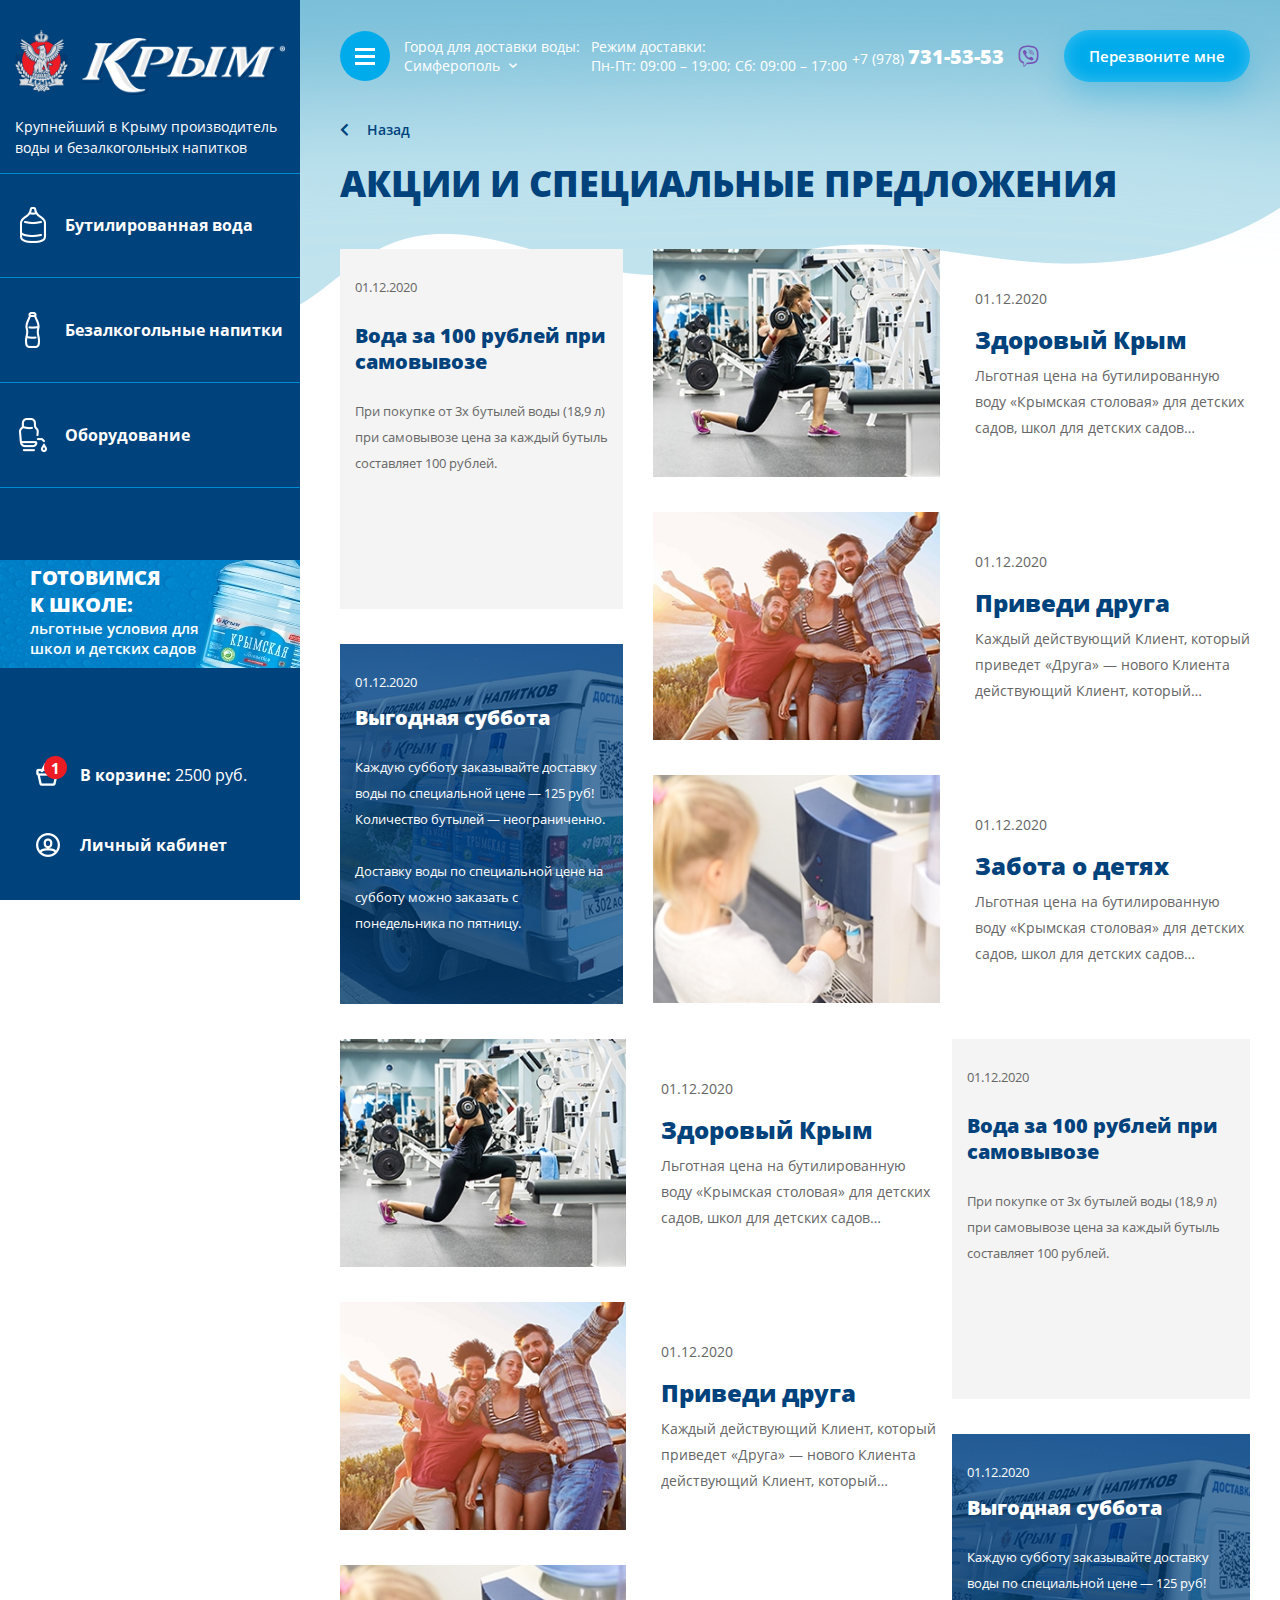
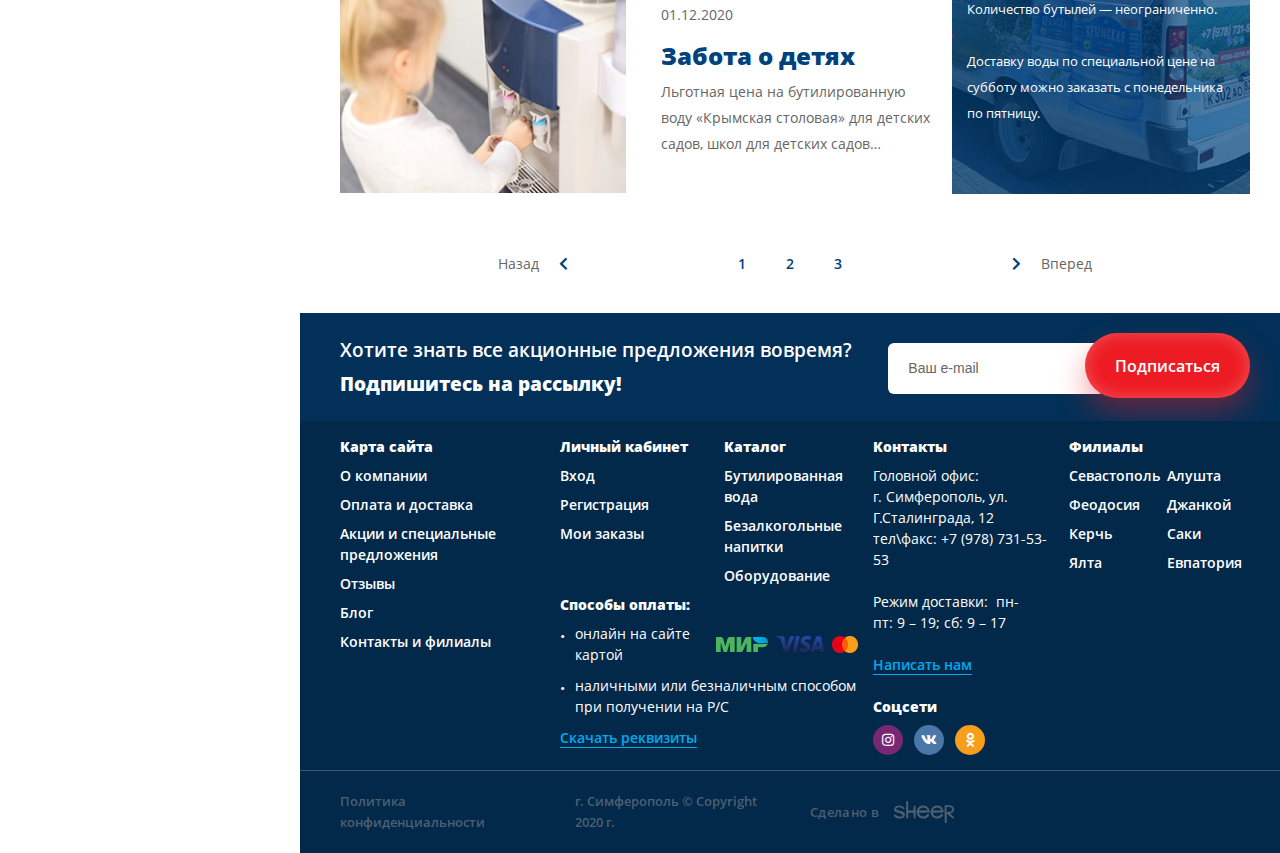
==== commit 9b5bb0ad: "Add files via upload" ====
--- a/catalog-actions.html
+++ b/catalog-actions.html
@@ -21,8 +21,8 @@
 	<link rel="stylesheet" href="libs/slick-1.5.9/slick/slick.css" />
 	<link rel="stylesheet" href="libs/slick-1.5.9/slick/slick-theme.css" />
 	<link rel="stylesheet" href="css/fonts.css" />
-	<link rel="stylesheet" href="css/main.css?ver=1.13" />
-	<link rel="stylesheet" href="css/media.css?ver=1.13" />
+	<link rel="stylesheet" href="css/main.css?ver=1.15" />
+	<link rel="stylesheet" href="css/media.css?ver=1.15" />
 </head>
 <body>
 
@@ -448,16 +448,14 @@
 <script src="libs/slick-1.5.9/slick/slick.min.js"></script>
 <script src="libs/mask/jquery.maskedinput.js"></script>
 <script src="libs/scroll2id/PageScroll2id.min.js"></script>
-<script src="libs/parallax/parallax.min.js"></script>
 <script src="libs/fullPage.js-master/vendors/jquery.easings.min.js"></script>
 <script src="libs/fullPage.js-master/vendors/scrolloverflow.min.js"></script>
 <script src="libs/fullPage.js-master/jquery.fullPage.js"></script>
-<script src="libs/parallax/jquery.easing.1.3.js"></script>
+<script src="libs/parallax-hover/parallax.min.js"></script>
 <script src="libs/responsive-flip-countdown/jquery.flipper-responsive.js"></script>
-<script src="libs/parallax/jquery.parallax-scroll.js"></script>
 <script src="libs/jQueryFormStyler-master/jquery.formstyler.min.js"></script>
 <script src="libs/swiper/swiper.min.js"></script>
-<script src="js/common.js?ver=1.13"></script>
+<script src="js/common.js?ver=1.15"></script>
 <!-- Yandex.Metrika counter --><!-- /Yandex.Metrika counter -->
 <!-- Google Analytics counter --><!-- /Google Analytics counter -->
 </body>
--- a/css/main.css
+++ b/css/main.css
@@ -1057,7 +1057,8 @@
 }
 .item-offer {
 	padding: 40px 30px;
-	padding-bottom: 60px;
+	padding-bottom: 15px;
+	min-height: 299px;
 	display: block;
 	color: #666;
 	margin-top: 35px;
@@ -1718,6 +1719,7 @@
 	left: 0;
 	width: 100%;
 	padding-top: 33px;
+	background-color: #00427c;
 	background-image: url(../img/bg_menu.jpg);
 	background-repeat: no-repeat;
 	background-position: center;
@@ -1883,4 +1885,7 @@
     }
 .row_news .col-md-8 + .col-md-4 {
 	padding-left: 0;
+}
+.advantages  {
+	background-color: #00427c;
 }--- a/css/media.css
+++ b/css/media.css
@@ -1,7 +1,9 @@
+
+
 /*height*/
 @media (min-width: 1200px) and (max-height: 1070px) and (min-height: 600px)  {
 	.billbord__image img {
-		max-width: 723px;
+	    max-width: 793px;
 	}
 	.billbord__image {
 		margin-left: -200px;
@@ -9,7 +11,7 @@
 	}
 
 	.billbord__items {
-		padding-top: 30px;
+		padding-top: 80px;
 	}
 }
 
@@ -62,7 +64,7 @@
 		bottom: -120px;
 	}
 	.billbord__items {
-		padding-top: 0;
+		padding-top: 20px;
 	}
 	.fullpage-wrapper .item-article__image {
 		height: 175px;
@@ -89,6 +91,12 @@
 	.item-insta__image img {
 		object-position: top;
 	}
+	.billbord .title-page {
+		padding-top: 130px;
+	}
+	.billbord__items {
+    padding-top: 9px;
+}
 }
 @media (min-width: 1200px) and (max-height: 745px) and (min-height: 600px)  {
 	.products .title-page {
@@ -110,6 +118,10 @@
 	.sidebar-list li a {
 		height: 75px;
 	}
+	.billbord__image {
+		margin-bottom: -60px;
+	}
+
 }
 
 @media (min-width: 1200px) and (max-height: 690px) and (min-height: 600px)  {
@@ -180,8 +192,15 @@
 	margin-bottom: -110px;
 	bottom: -90px;
 }
-
-}
+	.billbord .title-page {
+		padding-top: 80px;
+	}
+}
+@media (min-width: 1200px) and (max-height: 620px) and (min-height: 600px)  {
+	.instagram {
+		padding: 10px 0;
+	}
+	}
 @media (min-width: 1200px) and (min-height: 601px)  {
 	.billbord,
 	.articles,
@@ -196,10 +215,20 @@
 	padding-top: 33px;
 }
 }
+
+@media only screen and (max-width : 1790px) {
+.container {
+	padding-left: 40px;
+	padding-right: 30px;
+}
+.billbord .title-page {
+	font-size: 46px;
+}
+}
 /*==========  Desktop First Method  ==========*/
 @media only screen and (max-width : 1740px) {
 	.billbord .title-page  {
-		font-size: 40px;
+		font-size: 38px;
 		line-height: 62px;
 	}
 
@@ -235,7 +264,7 @@
 		left: 0px;
 	}
 	.item-offer {
-		font-size: 14px;
+		font-size: 13px;
 	}
 	.menu {
 		left: 300px;
@@ -255,6 +284,20 @@
 	.order .title-page br {
 		display: none;
 	}
+.subscribe__title {
+    font-size: 19px;
+}
+	.instagram .title-page {
+    font-size: 28px;
+}
+
+}
+
+@media (max-width: 1500px) and (max-height: 601px)  {
+	.billbord__image img {
+	max-width: 600px;
+	float: right;
+}
 }
 @media only screen and (max-width : 1350px) {
 	body {
@@ -263,20 +306,9 @@
 	.btn-nav {
 		margin-right: 14px;
 	}
-	.billbord__image img {
-		max-width: 700px;
-	}
-	.billbord__image {
-		margin-left: -285px;
-		margin-bottom: -90px;
-	}
+
 	.item-billbord_2 {
 		width: 450px;
-	}
-
-	.billbord .title-page {
-		padding-top: 30px;
-		padding-bottom: 40px;
 	}
 	.icon-video {
 		margin-right: 20px;
@@ -316,7 +348,24 @@
 		width: auto;
 		font-size: 45px !important;
 	}
-}
+	.title-page {
+		font-size: 36px;
+	}
+	.instagram .title-page {
+    font-size: 26px;
+}
+.row_news .item-offer {
+	    min-height: 360px;
+}
+}
+
+@media only screen and (max-width : 1240px) {
+.billbord .title-page span, .value-title, .billbord .title-page {
+    font-size: 27px;
+    line-height: 43px;
+}
+}
+
 /* Large Devices, Wide Screens */
 @media only screen and (max-width : 1200px) {
 
@@ -466,6 +515,10 @@
 .item-header {
 	display: none;
 }
+.container {
+	padding-left: 15px;
+	padding-right: 15px;
+}
 }
 
 /* Medium Devices, Desktops */
@@ -842,6 +895,8 @@
 		width: 50px;
 		height: 50px;
 		color: #fff;
+		position: relative;
+		top: -3px;
 		background-color: #00abeb;
 		border-radius: 50%;
 		display: flex;
@@ -911,7 +966,7 @@
 .menu {
 	position: fixed;
 	height: 100vh;
-	max-width: 100vh;
+	max-width: 100%;
 }
 .menu-list li a {
     font-size: 20px;
@@ -929,6 +984,12 @@
 .modal-wrap {
 	padding-left: 45px;
 	padding-right: 45px;
+}
+.od_2 {
+	order: 2;
+}
+.billbord .title-page {
+	padding-top: 30px;
 }
 }
 /* Extra Small Devices, Phones */
